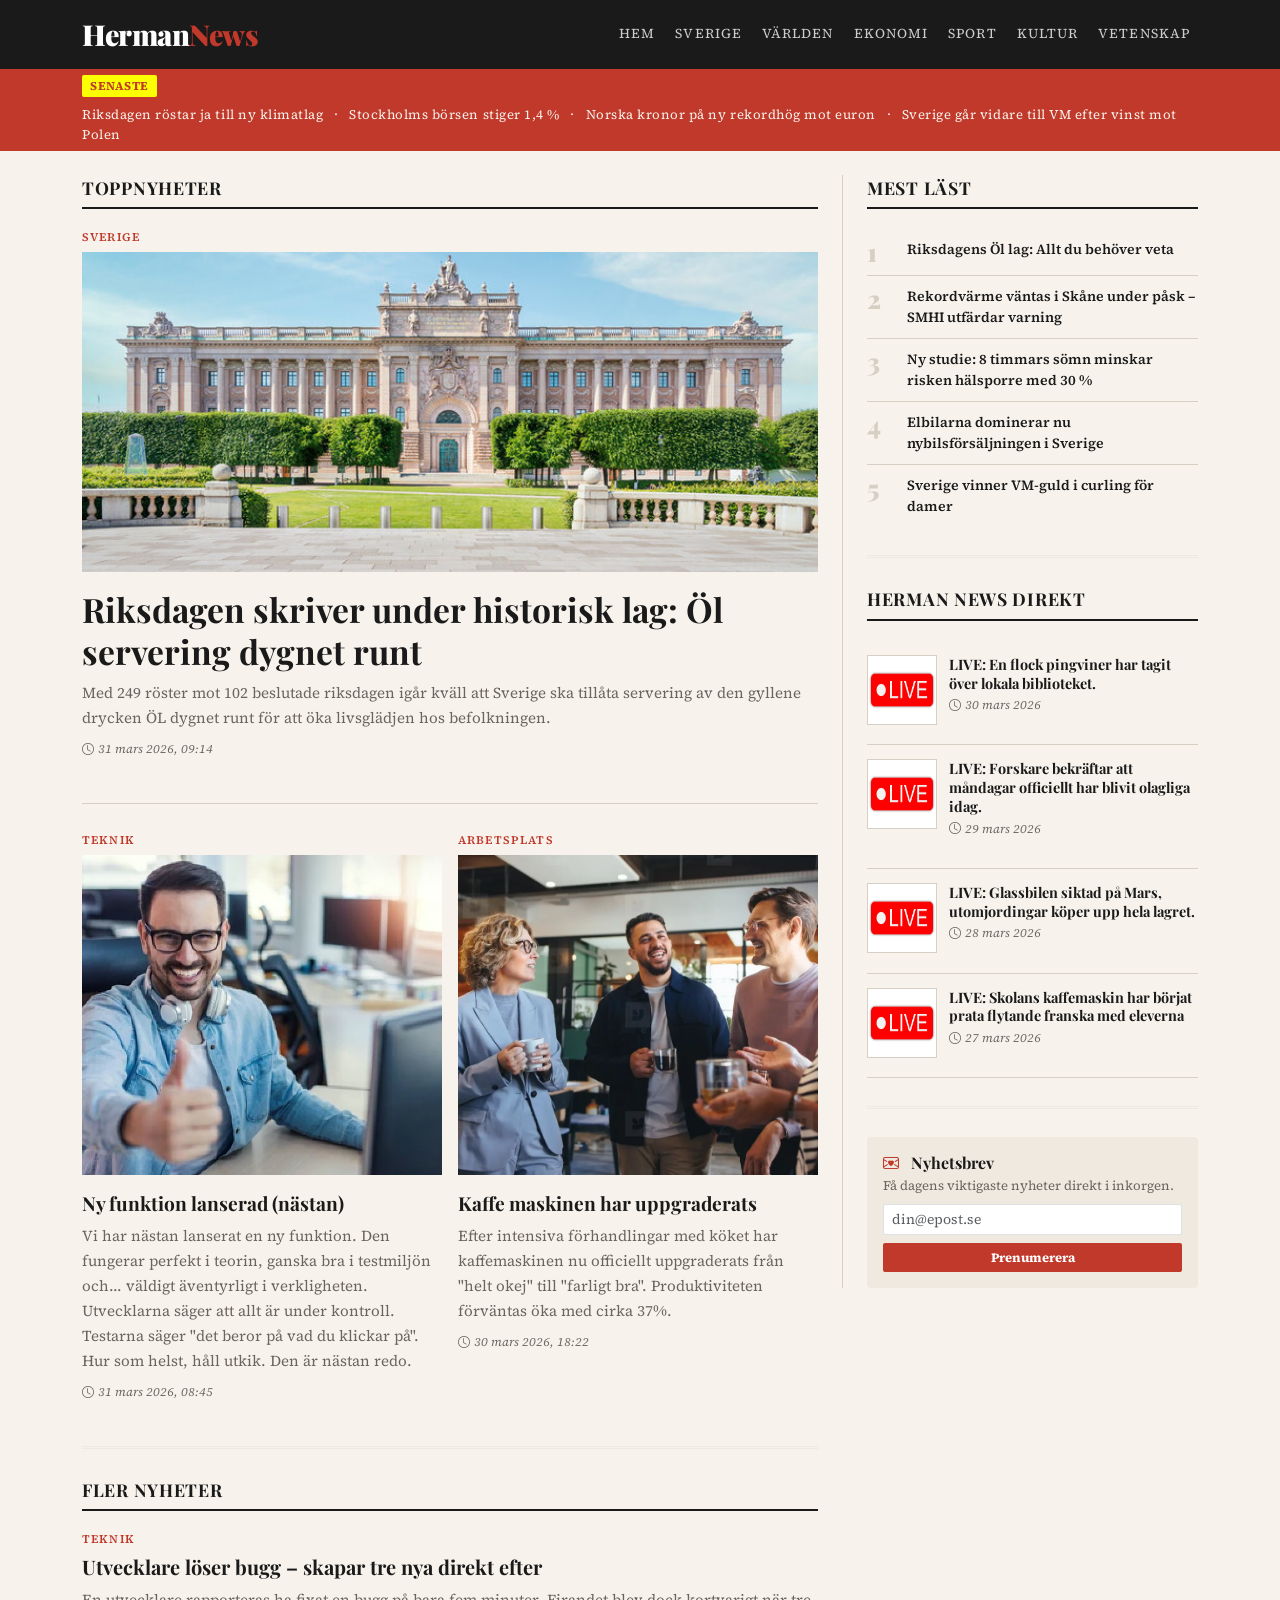
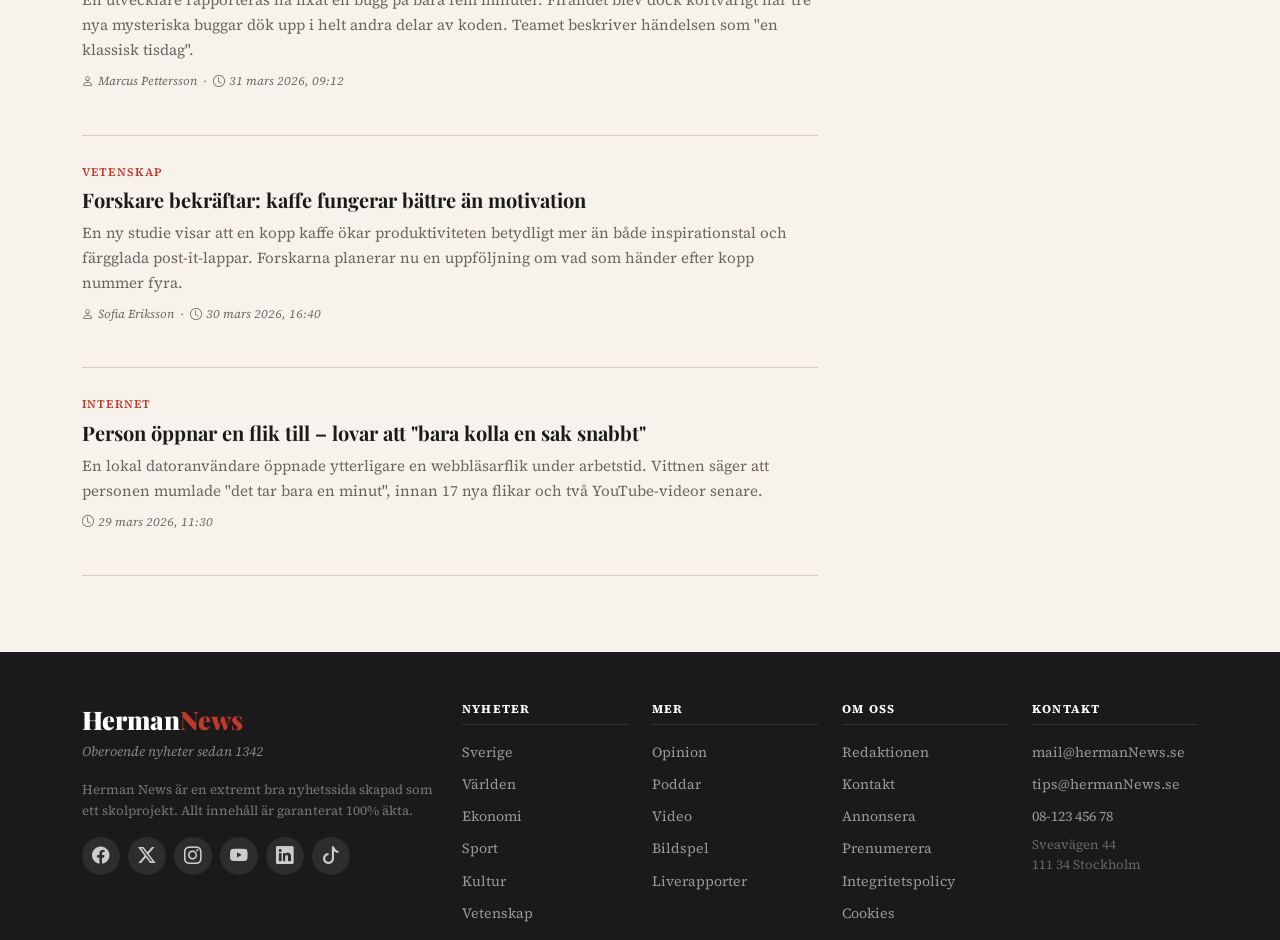
==== index.html @ 800ee01b "initial commit" ====
<!DOCTYPE html>
<html lang="sv">
<head>
  <meta charset="UTF-8" />
  <meta name="viewport" content="width=device-width, initial-scale=1.0" />
  <title>Herman News</title>
  <link
    href="https://cdn.jsdelivr.net/npm/bootstrap@5.3.3/dist/css/bootstrap.min.css"
    rel="stylesheet"
  />
  <link
    href="https://cdn.jsdelivr.net/npm/bootstrap-icons@1.11.3/font/bootstrap-icons.css"
    rel="stylesheet"
  />
  <link
    href="https://fonts.googleapis.com/css2?family=Playfair+Display:wght@700;900&family=Source+Serif+4:ital,wght@0,300;0,400;0,600;1,400&display=swap"
    rel="stylesheet"
  />
  <link rel="stylesheet" href="style.css" />
</head>
<body>

  <!--NAVBAR-->
  <nav class="navbar navbar-expand-lg navbar-herman-news py-2">
    <div class="container">
      <a class="navbar-brand navbar-brand-title" href="#">Herman<span>News</span></a>

      <!-- Hamburger Menu-->
      <button
        class="navbar-toggler border-0 text-white"
        type="button"
        data-bs-toggle="collapse"
        data-bs-target="#mainNav"
        aria-controls="mainNav"
        aria-expanded="false"
        aria-label="Öppna meny"
      >
        <i class="bi bi-list fs-2"></i>
      </button>

      <!-- Nav links -->
      <div class="collapse navbar-collapse justify-content-end" id="mainNav">
        <ul class="navbar-nav gap-1 mt-2 mt-lg-0">
          <li class="nav-item"><a class="nav-link nav-link-custom" href="#">Hem</a></li>
          <li class="nav-item"><a class="nav-link nav-link-custom" href="#">Sverige</a></li>
          <li class="nav-item"><a class="nav-link nav-link-custom" href="#">Världen</a></li>
          <li class="nav-item"><a class="nav-link nav-link-custom" href="#">Ekonomi</a></li>
          <li class="nav-item"><a class="nav-link nav-link-custom" href="#">Sport</a></li>
          <li class="nav-item"><a class="nav-link nav-link-custom" href="#">Kultur</a></li>
          <li class="nav-item"><a class="nav-link nav-link-custom" href="#">Vetenskap</a></li>
        </ul>
      </div>
    </div>
  </nav>

  <!-- ════════════════════════════════════
       BREAKING NEWS BANNER
  ════════════════════════════════════ -->
  <div class="breaking-banner">
    <div class="container d-flex align-items-center flex-wrap gap-2">
      <span class="breaking-label">SENASTE</span>
      <span class="breaking-text">
        Riksdagen röstar ja till ny klimatlag &nbsp;&nbsp;·&nbsp;&nbsp; 
        Stockholms börsen stiger 1,4 % &nbsp;&nbsp;·&nbsp;&nbsp; 
        Norska kronor på ny rekordhög mot euron &nbsp;&nbsp;·&nbsp;&nbsp; 
        Sverige går vidare till VM efter vinst mot Polen
      </span>
    </div>
  </div>

  <!-- ════════════════════════════════════
       MAIN CONTENT
  ════════════════════════════════════ -->
  <main class="container my-4">
    <div class="row g-4">

      <!-- ── LEFT: Main news area ── -->
      <div class="col-lg-8">
        <div class="section-heading">Toppnyheter</div>

        <!-- Hero article -->
        <article class="card-main card-hero">
          <p class="card-category">Sverige</p>
            <img 
                src="assets/riksdagshuset.jpg" 
                alt="Riksdagshuset i Stockholm" 
                class="hero-img w-100 mb-3"
                />
          <h2 class="card-title-main">
            <a href="#">Riksdagen skriver under historisk lag: Öl servering dygnet runt</a>
          </h2>
          <p class="card-excerpt">
            Med 249 röster mot 102 beslutade riksdagen igår kväll att Sverige ska tillåta servering av den gyllene drycken ÖL dygnet runt för att öka livsglädjen hos befolkningen.
          </p>
          <p class="card-meta">
            <i class="bi bi-clock me-1"></i>31 mars 2026, 09:14
          </p>
        </article>

        <!-- Two-column articles -->
        <div class="row g-3 mb-4">
          <div class="col-md-6">
            <article class="card-main card-secondary h-100 border-0 mb-0 pb-0">
              <p class="card-category">Teknik</p>
              <img 
                src="assets/happy-programmer.png" 
                alt="Glad programmerare" 
                class="hero-img w-100 mb-3"
              />
              <h3 class="card-title-secondary">
                <a href="#">Ny funktion lanserad (nästan)</a>
              </h3>
              <p class="card-excerpt card-excerpt-small">
                Vi har nästan lanserat en ny funktion. Den fungerar perfekt i teorin, ganska bra i testmiljön och… väldigt äventyrligt i verkligheten.
                Utvecklarna säger att allt är under kontroll. Testarna säger "det beror på vad du klickar på".
                Hur som helst, håll utkik. Den är nästan redo.
              </p>
              <p class="card-meta"><i class="bi bi-clock me-1"></i>31 mars 2026, 08:45</p>
            </article>
          </div>
          <div class="col-md-6">
            <article class="card-main card-secondary h-100 border-0 mb-0 pb-0">
              <p class="card-category">Arbetsplats</p>
              <img 
                src="assets/happy-people-coffe.webp" 
                alt="Glada kollegor vid kaffemaskinen" 
                class="hero-img w-100 mb-3"
              />
              <h3 class="card-title-secondary">
                <a href="#">Kaffe maskinen har uppgraderats</a>
              </h3>
              <p class="card-excerpt card-excerpt-small">
                Efter intensiva förhandlingar med köket har kaffemaskinen nu officiellt uppgraderats från "helt okej" till "farligt bra". Produktiviteten förväntas öka med cirka 37%.
              </p>
              <p class="card-meta"><i class="bi bi-clock me-1"></i>30 mars 2026, 18:22</p>
            </article>
          </div>
        </div>

        <hr class="divider-double" />

        <!-- Article list -->
        <div class="section-heading">Fler nyheter</div>

        <article class="card-main">
          <p class="card-category">Teknik</p>
          <h3 class="card-title-list">
            <a href="#">Utvecklare löser bugg – skapar tre nya direkt efter</a>
          </h3>
          <p class="card-excerpt">
            En utvecklare rapporteras ha fixat en bugg på bara fem minuter. Firandet blev dock kortvarigt när tre nya mysteriska buggar dök upp i helt andra delar av koden. Teamet beskriver händelsen som "en klassisk tisdag".
          </p>
          <p class="card-meta">
            <i class="bi bi-person me-1"></i>Marcus Pettersson &nbsp;·&nbsp;
            <i class="bi bi-clock me-1"></i>31 mars 2026, 09:12
          </p>
        </article>

        <article class="card-main">
          <p class="card-category">Vetenskap</p>
          <h3 class="card-title-list">
            <a href="#">Forskare bekräftar: kaffe fungerar bättre än motivation</a>
          </h3>
          <p class="card-excerpt">
            En ny studie visar att en kopp kaffe ökar produktiviteten betydligt mer än både inspirationstal och färgglada post-it-lappar. Forskarna planerar nu en uppföljning om vad som händer efter kopp nummer fyra.
          </p>
          <p class="card-meta">
            <i class="bi bi-person me-1"></i>Sofia Eriksson &nbsp;·&nbsp;
            <i class="bi bi-clock me-1"></i>30 mars 2026, 16:40
          </p>
        </article>

        <article class="card-main">
          <p class="card-category">Internet</p>
          <h3 class="card-title-list">
            <a href="#">Person öppnar en flik till – lovar att "bara kolla en sak snabbt"</a>
          </h3>
          <p class="card-excerpt">
            En lokal datoranvändare öppnade ytterligare en webbläsarflik under arbetstid. Vittnen säger att personen mumlade "det tar bara en minut", innan 17 nya flikar och två YouTube-videor senare.
          </p>
          <p class="card-meta">
            <i class="bi bi-clock me-1"></i>29 mars 2026, 11:30
          </p>
        </article>

      </div><!-- /col-lg-8 -->

      <!-- ── RIGHT: Sidebar ── -->
      <aside class="col-lg-4">
        <div class="sidebar">

          <!-- Most read -->
          <div class="section-heading">Mest läst</div>
          <ol class="popular-list mb-4">
            <li>
              <a href="#">Riksdagens Öl lag: Allt du behöver veta</a>
            </li>
            <li>
              <a href="#">Rekordvärme väntas i Skåne under påsk – SMHI utfärdar varning</a>
            </li>
            <li>
              <a href="#">Ny studie: 8 timmars sömn minskar risken hälsporre med 30 %</a>
            </li>
            <li>
              <a href="#">Elbilarna dominerar nu nybilsförsäljningen i Sverige</a>
            </li>
            <li>
              <a href="#">Sverige vinner VM-guld i curling för damer</a>
            </li>
          </ol>

          <hr class="divider-double" />

          <!-- Sidebar articles with thumbnails -->
          <div class="section-heading">Herman News direkt</div>

          <div class="sidebar-article">
            <div class="sidebar-article-img">
              <img src="assets/live.png" alt="Live" class="sidebar-thumb">
            </div>
            <div>
              <p class="sidebar-article-title">
                <a href="#">LIVE: En flock pingviner har tagit över lokala biblioteket.</a>
              </p>
              <p class="card-meta"><i class="bi bi-clock me-1"></i>30 mars 2026</p>
            </div>
          </div>

          <div class="sidebar-article">
            <div class="sidebar-article-img">
              <img src="assets/live.png" alt="Live" class="sidebar-thumb">
            </div>
            <div>
              <p class="sidebar-article-title">
                <a href="#">LIVE: Forskare bekräftar att måndagar officiellt har blivit olagliga idag.</a>
              </p>
              <p class="card-meta"><i class="bi bi-clock me-1"></i>29 mars 2026</p>
            </div>
          </div>

          <div class="sidebar-article">
            <div class="sidebar-article-img">
              <img src="assets/live.png" alt="Live" class="sidebar-thumb">
            </div>
            <div>
              <p class="sidebar-article-title">
                <a href="#">LIVE: Glassbilen siktad på Mars, utomjordingar köper upp hela lagret.</a>
              </p>
              <p class="card-meta"><i class="bi bi-clock me-1"></i>28 mars 2026</p>
            </div>
          </div>

          <div class="sidebar-article">
            <div class="sidebar-article-img">
              <img src="assets/live.png" alt="Live" class="sidebar-thumb">
            </div>
            <div>
              <p class="sidebar-article-title">
                <a href="#">LIVE: Skolans kaffemaskin har börjat prata flytande franska med eleverna</a>
              </p>
              <p class="card-meta"><i class="bi bi-clock me-1"></i>27 mars 2026</p>
            </div>
          </div>

          <hr class="divider-double" />

          <!-- Newsletter signup -->
          <div class="newsletter-card">
            <div class="card-body p-3">
              <h6 class="newsletter-heading">
                <i class="bi bi-envelope-heart me-2"></i>
                Nyhetsbrev
              </h6>
              <p class="newsletter-desc">
                Få dagens viktigaste nyheter direkt i inkorgen.
              </p>
              <input
                type="email"
                class="form-control form-control-sm mb-2 newsletter-input"
                placeholder="din@epost.se"
              />
              <button type="button" class="btn btn-sm w-100 newsletter-btn">
                Prenumerera
              </button>
            </div>
          </div>

        </div><!-- /sidebar -->
      </aside><!-- /col-lg-4 -->

    </div><!-- /row -->
  </main>

  <!-- ════════════════════════════════════
       FOOTER
  ════════════════════════════════════ -->
  <footer class="pt-5 pb-2">
    <div class="container">
      <div class="row g-4">

        <!-- Brand + social -->
        <div class="col-md-4">
          <div class="footer-brand">Herman<span>News</span></div>
          <p class="footer-tagline">Oberoende nyheter sedan 1342</p>
          <p class="footer-about">
            Herman News är en extremt bra nyhetssida skapad som ett skolprojekt. Allt innehåll är garanterat 100% äkta.
          </p>
          <!-- Social icons -->
          <div class="d-flex gap-2 mt-3">
            <a href="#" class="social-icon" aria-label="Facebook"><i class="bi bi-facebook"></i></a>
            <a href="#" class="social-icon" aria-label="X / Twitter"><i class="bi bi-twitter-x"></i></a>
            <a href="#" class="social-icon" aria-label="Instagram"><i class="bi bi-instagram"></i></a>
            <a href="#" class="social-icon" aria-label="YouTube"><i class="bi bi-youtube"></i></a>
            <a href="#" class="social-icon" aria-label="LinkedIn"><i class="bi bi-linkedin"></i></a>
            <a href="#" class="social-icon" aria-label="TikTok"><i class="bi bi-tiktok"></i></a>
          </div>
        </div>

        <!-- Sections -->
        <div class="col-6 col-md-2">
          <p class="footer-heading">Nyheter</p>
          <ul class="footer-links">
            <li><a href="#">Sverige</a></li>
            <li><a href="#">Världen</a></li>
            <li><a href="#">Ekonomi</a></li>
            <li><a href="#">Sport</a></li>
            <li><a href="#">Kultur</a></li>
            <li><a href="#">Vetenskap</a></li>
          </ul>
        </div>

        <!-- More sections -->
        <div class="col-6 col-md-2">
          <p class="footer-heading">Mer</p>
          <ul class="footer-links">
            <li><a href="#">Opinion</a></li>
            <li><a href="#">Poddar</a></li>
            <li><a href="#">Video</a></li>
            <li><a href="#">Bildspel</a></li>
            <li><a href="#">Liverapporter</a></li>
          </ul>
        </div>

        <!-- About -->
        <div class="col-6 col-md-2">
          <p class="footer-heading">Om oss</p>
          <ul class="footer-links">
            <li><a href="#">Redaktionen</a></li>
            <li><a href="#">Kontakt</a></li>
            <li><a href="#">Annonsera</a></li>
            <li><a href="#">Prenumerera</a></li>
            <li><a href="#">Integritetspolicy</a></li>
            <li><a href="#">Cookies</a></li>
          </ul>
        </div>

        <!-- Contact -->
        <div class="col-6 col-md-2">
          <p class="footer-heading">Kontakt</p>
          <ul class="footer-links">
            <li><a href="#">mail@hermanNews.se</a></li>
            <li><a href="#">tips@hermanNews.se</a></li>
            <li><a href="#">08-123 456 78</a></li>
            <li class="footer-address">
              Sveavägen 44<br>111 34 Stockholm
            </li>
          </ul>
        </div>

      </div>
    </div>
  </footer>

  <!-- Bootstrap JS bundle -->
  <script src="https://cdn.jsdelivr.net/npm/bootstrap@5.3.3/dist/js/bootstrap.bundle.min.js"></script>
</body>
</html>
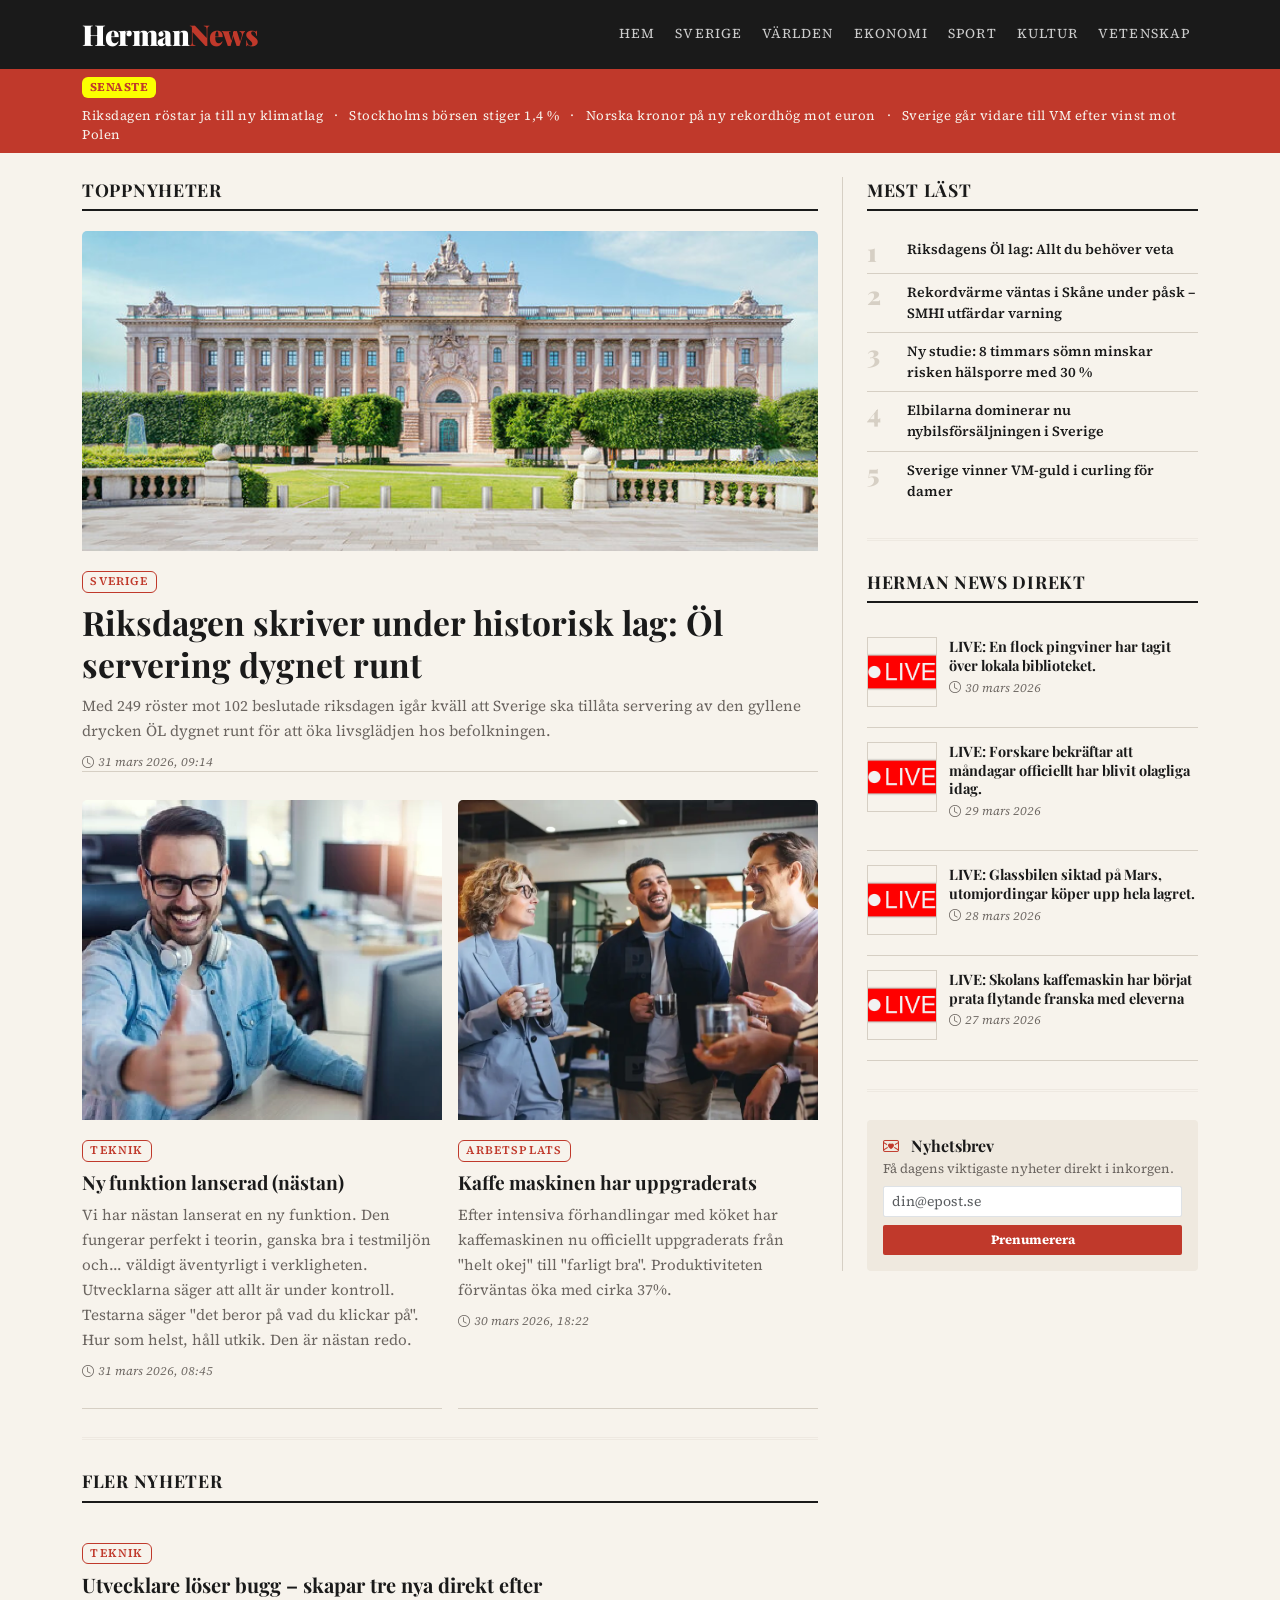
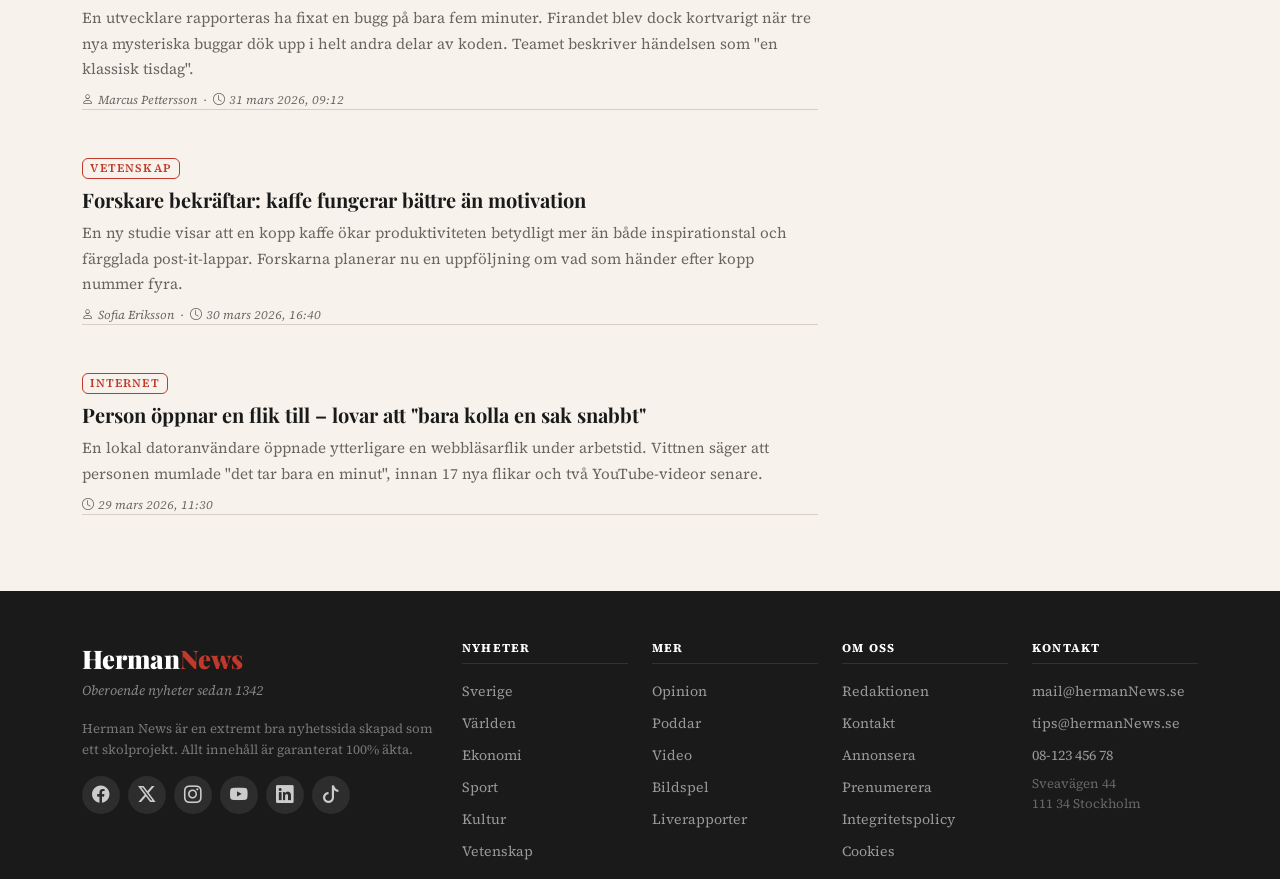
==== commit b46700d2: "Add more bootstrap intead of CSS" ====
--- a/index.html
+++ b/index.html
@@ -56,13 +56,13 @@
   <!-- ════════════════════════════════════
        BREAKING NEWS BANNER
   ════════════════════════════════════ -->
-  <div class="breaking-banner">
+  <div class="alert alert-danger breaking-banner rounded-0 mb-0 py-2">
     <div class="container d-flex align-items-center flex-wrap gap-2">
-      <span class="breaking-label">SENASTE</span>
+      <span class="badge breaking-label">SENASTE</span>
       <span class="breaking-text">
-        Riksdagen röstar ja till ny klimatlag &nbsp;&nbsp;·&nbsp;&nbsp; 
-        Stockholms börsen stiger 1,4 % &nbsp;&nbsp;·&nbsp;&nbsp; 
-        Norska kronor på ny rekordhög mot euron &nbsp;&nbsp;·&nbsp;&nbsp; 
+        Riksdagen röstar ja till ny klimatlag &nbsp;&nbsp;·&nbsp;&nbsp;
+        Stockholms börsen stiger 1,4 % &nbsp;&nbsp;·&nbsp;&nbsp;
+        Norska kronor på ny rekordhög mot euron &nbsp;&nbsp;·&nbsp;&nbsp;
         Sverige går vidare till VM efter vinst mot Polen
       </span>
     </div>
@@ -79,108 +79,120 @@
         <div class="section-heading">Toppnyheter</div>
 
         <!-- Hero article -->
-        <article class="card-main card-hero">
-          <p class="card-category">Sverige</p>
-            <img 
-                src="assets/riksdagshuset.jpg" 
-                alt="Riksdagshuset i Stockholm" 
-                class="hero-img w-100 mb-3"
-                />
-          <h2 class="card-title-main">
-            <a href="#">Riksdagen skriver under historisk lag: Öl servering dygnet runt</a>
-          </h2>
-          <p class="card-excerpt">
-            Med 249 röster mot 102 beslutade riksdagen igår kväll att Sverige ska tillåta servering av den gyllene drycken ÖL dygnet runt för att öka livsglädjen hos befolkningen.
-          </p>
-          <p class="card-meta">
-            <i class="bi bi-clock me-1"></i>31 mars 2026, 09:14
-          </p>
+        <article class="card card-main card-hero border-0 rounded-0 bg-transparent">
+          <img
+            src="assets/riksdagshuset.jpg"
+            alt="Riksdagshuset i Stockholm"
+            class="card-img-top hero-img"
+          />
+          <div class="card-body px-0 pb-0">
+            <span class="badge card-category mb-2">Sverige</span>
+            <h2 class="card-title card-title-main">
+              <a href="#">Riksdagen skriver under historisk lag: Öl servering dygnet runt</a>
+            </h2>
+            <p class="card-text card-excerpt">
+              Med 249 röster mot 102 beslutade riksdagen igår kväll att Sverige ska tillåta servering av den gyllene drycken ÖL dygnet runt för att öka livsglädjen hos befolkningen.
+            </p>
+            <p class="card-text card-meta">
+              <i class="bi bi-clock me-1"></i>31 mars 2026, 09:14
+            </p>
+          </div>
         </article>
 
         <!-- Two-column articles -->
         <div class="row g-3 mb-4">
           <div class="col-md-6">
-            <article class="card-main card-secondary h-100 border-0 mb-0 pb-0">
-              <p class="card-category">Teknik</p>
-              <img 
-                src="assets/happy-programmer.png" 
-                alt="Glad programmerare" 
-                class="hero-img w-100 mb-3"
+            <article class="card card-main card-secondary h-100 border-0 rounded-0 bg-transparent">
+              <img
+                src="assets/happy-programmer.png"
+                alt="Glad programmerare"
+                class="card-img-top hero-img"
               />
-              <h3 class="card-title-secondary">
-                <a href="#">Ny funktion lanserad (nästan)</a>
-              </h3>
-              <p class="card-excerpt card-excerpt-small">
-                Vi har nästan lanserat en ny funktion. Den fungerar perfekt i teorin, ganska bra i testmiljön och… väldigt äventyrligt i verkligheten.
-                Utvecklarna säger att allt är under kontroll. Testarna säger "det beror på vad du klickar på".
-                Hur som helst, håll utkik. Den är nästan redo.
-              </p>
-              <p class="card-meta"><i class="bi bi-clock me-1"></i>31 mars 2026, 08:45</p>
+              <div class="card-body px-0 pb-0">
+                <span class="badge card-category mb-2">Teknik</span>
+                <h3 class="card-title card-title-secondary">
+                  <a href="#">Ny funktion lanserad (nästan)</a>
+                </h3>
+                <p class="card-text card-excerpt card-excerpt-small">
+                  Vi har nästan lanserat en ny funktion. Den fungerar perfekt i teorin, ganska bra i testmiljön och… väldigt äventyrligt i verkligheten.
+                  Utvecklarna säger att allt är under kontroll. Testarna säger "det beror på vad du klickar på".
+                  Hur som helst, håll utkik. Den är nästan redo.
+                </p>
+                <p class="card-text card-meta"><i class="bi bi-clock me-1"></i>31 mars 2026, 08:45</p>
+              </div>
             </article>
           </div>
           <div class="col-md-6">
-            <article class="card-main card-secondary h-100 border-0 mb-0 pb-0">
-              <p class="card-category">Arbetsplats</p>
-              <img 
-                src="assets/happy-people-coffe.webp" 
-                alt="Glada kollegor vid kaffemaskinen" 
-                class="hero-img w-100 mb-3"
+            <article class="card card-main card-secondary h-100 border-0 rounded-0 bg-transparent">
+              <img
+                src="assets/happy-people-coffe.webp"
+                alt="Glada kollegor vid kaffemaskinen"
+                class="card-img-top hero-img"
               />
-              <h3 class="card-title-secondary">
-                <a href="#">Kaffe maskinen har uppgraderats</a>
-              </h3>
-              <p class="card-excerpt card-excerpt-small">
-                Efter intensiva förhandlingar med köket har kaffemaskinen nu officiellt uppgraderats från "helt okej" till "farligt bra". Produktiviteten förväntas öka med cirka 37%.
-              </p>
-              <p class="card-meta"><i class="bi bi-clock me-1"></i>30 mars 2026, 18:22</p>
+              <div class="card-body px-0 pb-0">
+                <span class="badge card-category mb-2">Arbetsplats</span>
+                <h3 class="card-title card-title-secondary">
+                  <a href="#">Kaffe maskinen har uppgraderats</a>
+                </h3>
+                <p class="card-text card-excerpt card-excerpt-small">
+                  Efter intensiva förhandlingar med köket har kaffemaskinen nu officiellt uppgraderats från "helt okej" till "farligt bra". Produktiviteten förväntas öka med cirka 37%.
+                </p>
+                <p class="card-text card-meta"><i class="bi bi-clock me-1"></i>30 mars 2026, 18:22</p>
+              </div>
             </article>
           </div>
         </div>
 
         <hr class="divider-double" />
 
-        <!-- Article list -->
+        <!-- Article list  -->
         <div class="section-heading">Fler nyheter</div>
 
-        <article class="card-main">
-          <p class="card-category">Teknik</p>
-          <h3 class="card-title-list">
-            <a href="#">Utvecklare löser bugg – skapar tre nya direkt efter</a>
-          </h3>
-          <p class="card-excerpt">
-            En utvecklare rapporteras ha fixat en bugg på bara fem minuter. Firandet blev dock kortvarigt när tre nya mysteriska buggar dök upp i helt andra delar av koden. Teamet beskriver händelsen som "en klassisk tisdag".
-          </p>
-          <p class="card-meta">
-            <i class="bi bi-person me-1"></i>Marcus Pettersson &nbsp;·&nbsp;
-            <i class="bi bi-clock me-1"></i>31 mars 2026, 09:12
-          </p>
+        <article class="card card-main border-0 rounded-0 bg-transparent">
+          <div class="card-body px-0 pb-0">
+            <span class="badge card-category mb-2">Teknik</span>
+            <h3 class="card-title card-title-list">
+              <a href="#">Utvecklare löser bugg – skapar tre nya direkt efter</a>
+            </h3>
+            <p class="card-text card-excerpt">
+              En utvecklare rapporteras ha fixat en bugg på bara fem minuter. Firandet blev dock kortvarigt när tre nya mysteriska buggar dök upp i helt andra delar av koden. Teamet beskriver händelsen som "en klassisk tisdag".
+            </p>
+            <p class="card-text card-meta">
+              <i class="bi bi-person me-1"></i>Marcus Pettersson &nbsp;·&nbsp;
+              <i class="bi bi-clock me-1"></i>31 mars 2026, 09:12
+            </p>
+          </div>
         </article>
 
-        <article class="card-main">
-          <p class="card-category">Vetenskap</p>
-          <h3 class="card-title-list">
-            <a href="#">Forskare bekräftar: kaffe fungerar bättre än motivation</a>
-          </h3>
-          <p class="card-excerpt">
-            En ny studie visar att en kopp kaffe ökar produktiviteten betydligt mer än både inspirationstal och färgglada post-it-lappar. Forskarna planerar nu en uppföljning om vad som händer efter kopp nummer fyra.
-          </p>
-          <p class="card-meta">
-            <i class="bi bi-person me-1"></i>Sofia Eriksson &nbsp;·&nbsp;
-            <i class="bi bi-clock me-1"></i>30 mars 2026, 16:40
-          </p>
+        <article class="card card-main border-0 rounded-0 bg-transparent">
+          <div class="card-body px-0 pb-0">
+            <span class="badge card-category mb-2">Vetenskap</span>
+            <h3 class="card-title card-title-list">
+              <a href="#">Forskare bekräftar: kaffe fungerar bättre än motivation</a>
+            </h3>
+            <p class="card-text card-excerpt">
+              En ny studie visar att en kopp kaffe ökar produktiviteten betydligt mer än både inspirationstal och färgglada post-it-lappar. Forskarna planerar nu en uppföljning om vad som händer efter kopp nummer fyra.
+            </p>
+            <p class="card-text card-meta">
+              <i class="bi bi-person me-1"></i>Sofia Eriksson &nbsp;·&nbsp;
+              <i class="bi bi-clock me-1"></i>30 mars 2026, 16:40
+            </p>
+          </div>
         </article>
 
-        <article class="card-main">
-          <p class="card-category">Internet</p>
-          <h3 class="card-title-list">
-            <a href="#">Person öppnar en flik till – lovar att "bara kolla en sak snabbt"</a>
-          </h3>
-          <p class="card-excerpt">
-            En lokal datoranvändare öppnade ytterligare en webbläsarflik under arbetstid. Vittnen säger att personen mumlade "det tar bara en minut", innan 17 nya flikar och två YouTube-videor senare.
-          </p>
-          <p class="card-meta">
-            <i class="bi bi-clock me-1"></i>29 mars 2026, 11:30
-          </p>
+        <article class="card card-main border-0 rounded-0 bg-transparent">
+          <div class="card-body px-0 pb-0">
+            <span class="badge card-category mb-2">Internet</span>
+            <h3 class="card-title card-title-list">
+              <a href="#">Person öppnar en flik till – lovar att "bara kolla en sak snabbt"</a>
+            </h3>
+            <p class="card-text card-excerpt">
+              En lokal datoranvändare öppnade ytterligare en webbläsarflik under arbetstid. Vittnen säger att personen mumlade "det tar bara en minut", innan 17 nya flikar och två YouTube-videor senare.
+            </p>
+            <p class="card-text card-meta">
+              <i class="bi bi-clock me-1"></i>29 mars 2026, 11:30
+            </p>
+          </div>
         </article>
 
       </div><!-- /col-lg-8 -->
@@ -191,20 +203,20 @@
 
           <!-- Most read -->
           <div class="section-heading">Mest läst</div>
-          <ol class="popular-list mb-4">
-            <li>
+          <ol class="list-group list-group-flush popular-list mb-4">
+            <li class="list-group-item popular-list-item">
               <a href="#">Riksdagens Öl lag: Allt du behöver veta</a>
             </li>
-            <li>
+            <li class="list-group-item popular-list-item">
               <a href="#">Rekordvärme väntas i Skåne under påsk – SMHI utfärdar varning</a>
             </li>
-            <li>
+            <li class="list-group-item popular-list-item">
               <a href="#">Ny studie: 8 timmars sömn minskar risken hälsporre med 30 %</a>
             </li>
-            <li>
+            <li class="list-group-item popular-list-item">
               <a href="#">Elbilarna dominerar nu nybilsförsäljningen i Sverige</a>
             </li>
-            <li>
+            <li class="list-group-item popular-list-item">
               <a href="#">Sverige vinner VM-guld i curling för damer</a>
             </li>
           </ol>
@@ -305,7 +317,6 @@
           <p class="footer-about">
             Herman News är en extremt bra nyhetssida skapad som ett skolprojekt. Allt innehåll är garanterat 100% äkta.
           </p>
-          <!-- Social icons -->
           <div class="d-flex gap-2 mt-3">
             <a href="#" class="social-icon" aria-label="Facebook"><i class="bi bi-facebook"></i></a>
             <a href="#" class="social-icon" aria-label="X / Twitter"><i class="bi bi-twitter-x"></i></a>
@@ -371,7 +382,6 @@
     </div>
   </footer>
 
-  <!-- Bootstrap JS bundle -->
   <script src="https://cdn.jsdelivr.net/npm/bootstrap@5.3.3/dist/js/bootstrap.bundle.min.js"></script>
 </body>
 </html>
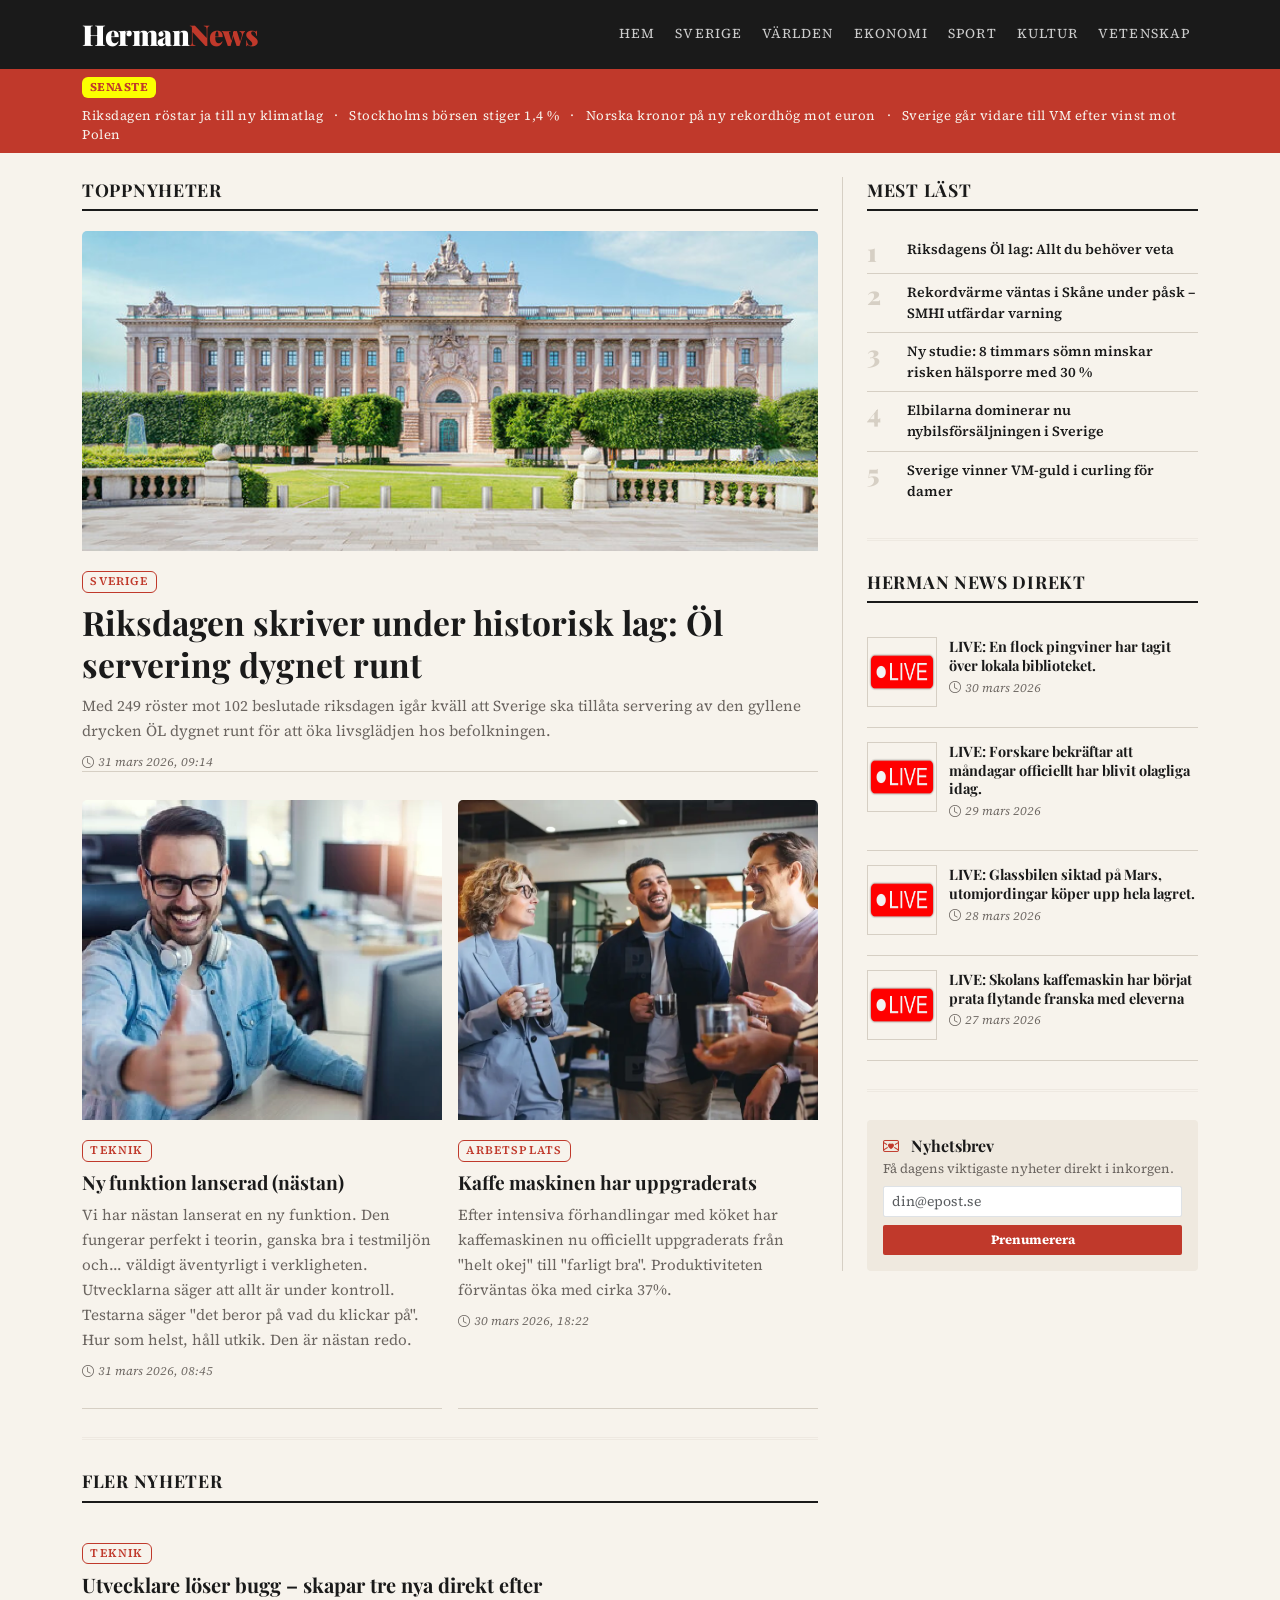
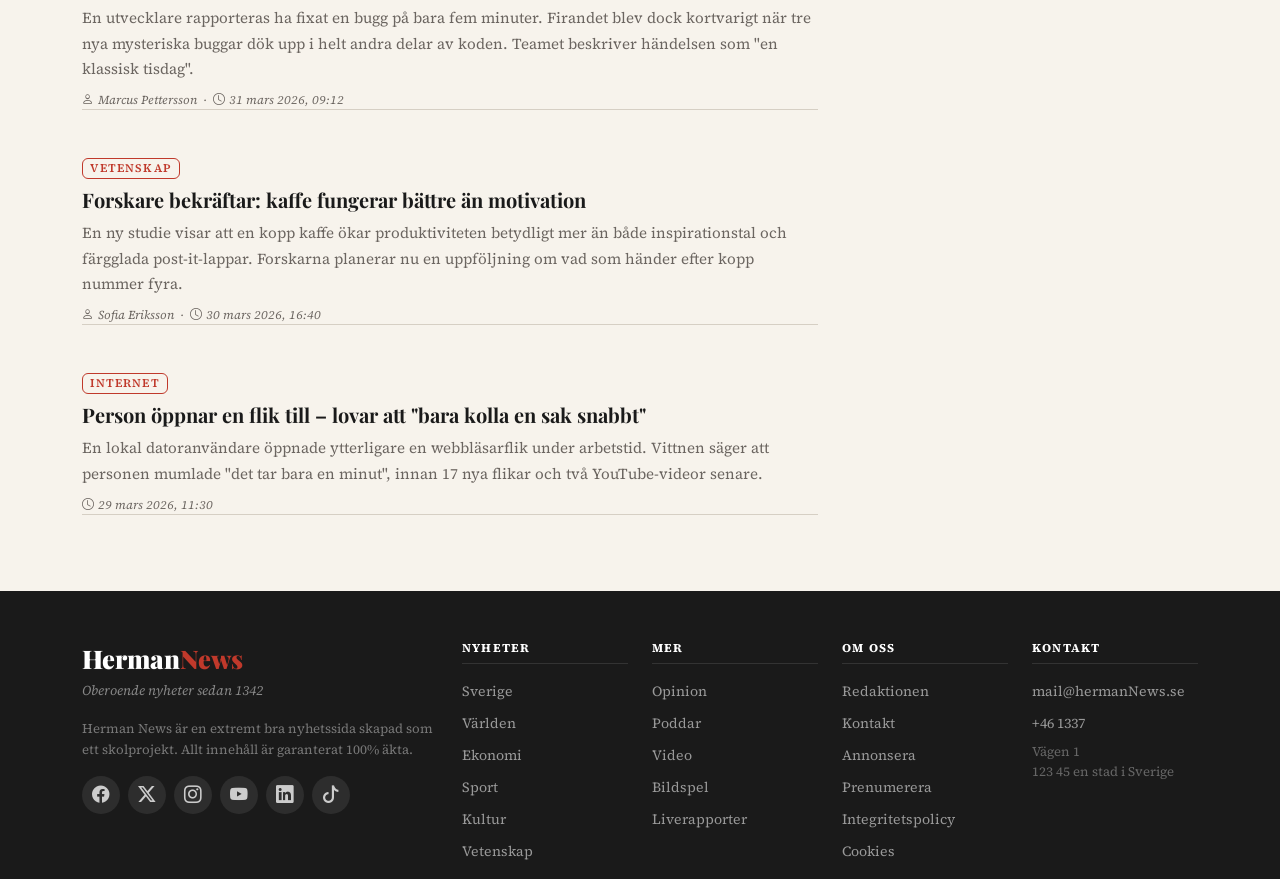
==== commit 6131544d: "Minor changes" ====
--- a/index.html
+++ b/index.html
@@ -195,9 +195,9 @@
           </div>
         </article>
 
-      </div><!-- /col-lg-8 -->
-
-      <!-- ── RIGHT: Sidebar ── -->
+      </div>
+
+      <!--  RIGHT: Sidebar  -->
       <aside class="col-lg-4">
         <div class="sidebar">
 
@@ -297,10 +297,10 @@
             </div>
           </div>
 
-        </div><!-- /sidebar -->
-      </aside><!-- /col-lg-4 -->
-
-    </div><!-- /row -->
+        </div>
+      </aside>
+
+    </div>
   </main>
 
   <!-- ════════════════════════════════════
@@ -310,7 +310,7 @@
     <div class="container">
       <div class="row g-4">
 
-        <!-- Brand + social -->
+        <!-- Brand + social media icons / links -->
         <div class="col-md-4">
           <div class="footer-brand">Herman<span>News</span></div>
           <p class="footer-tagline">Oberoende nyheter sedan 1342</p>
@@ -370,10 +370,9 @@
           <p class="footer-heading">Kontakt</p>
           <ul class="footer-links">
             <li><a href="#">mail@hermanNews.se</a></li>
-            <li><a href="#">tips@hermanNews.se</a></li>
-            <li><a href="#">08-123 456 78</a></li>
+            <li><a href="#">+46 1337</a></li>
             <li class="footer-address">
-              Sveavägen 44<br>111 34 Stockholm
+              Vägen 1<br>123 45 en stad i Sverige
             </li>
           </ul>
         </div>
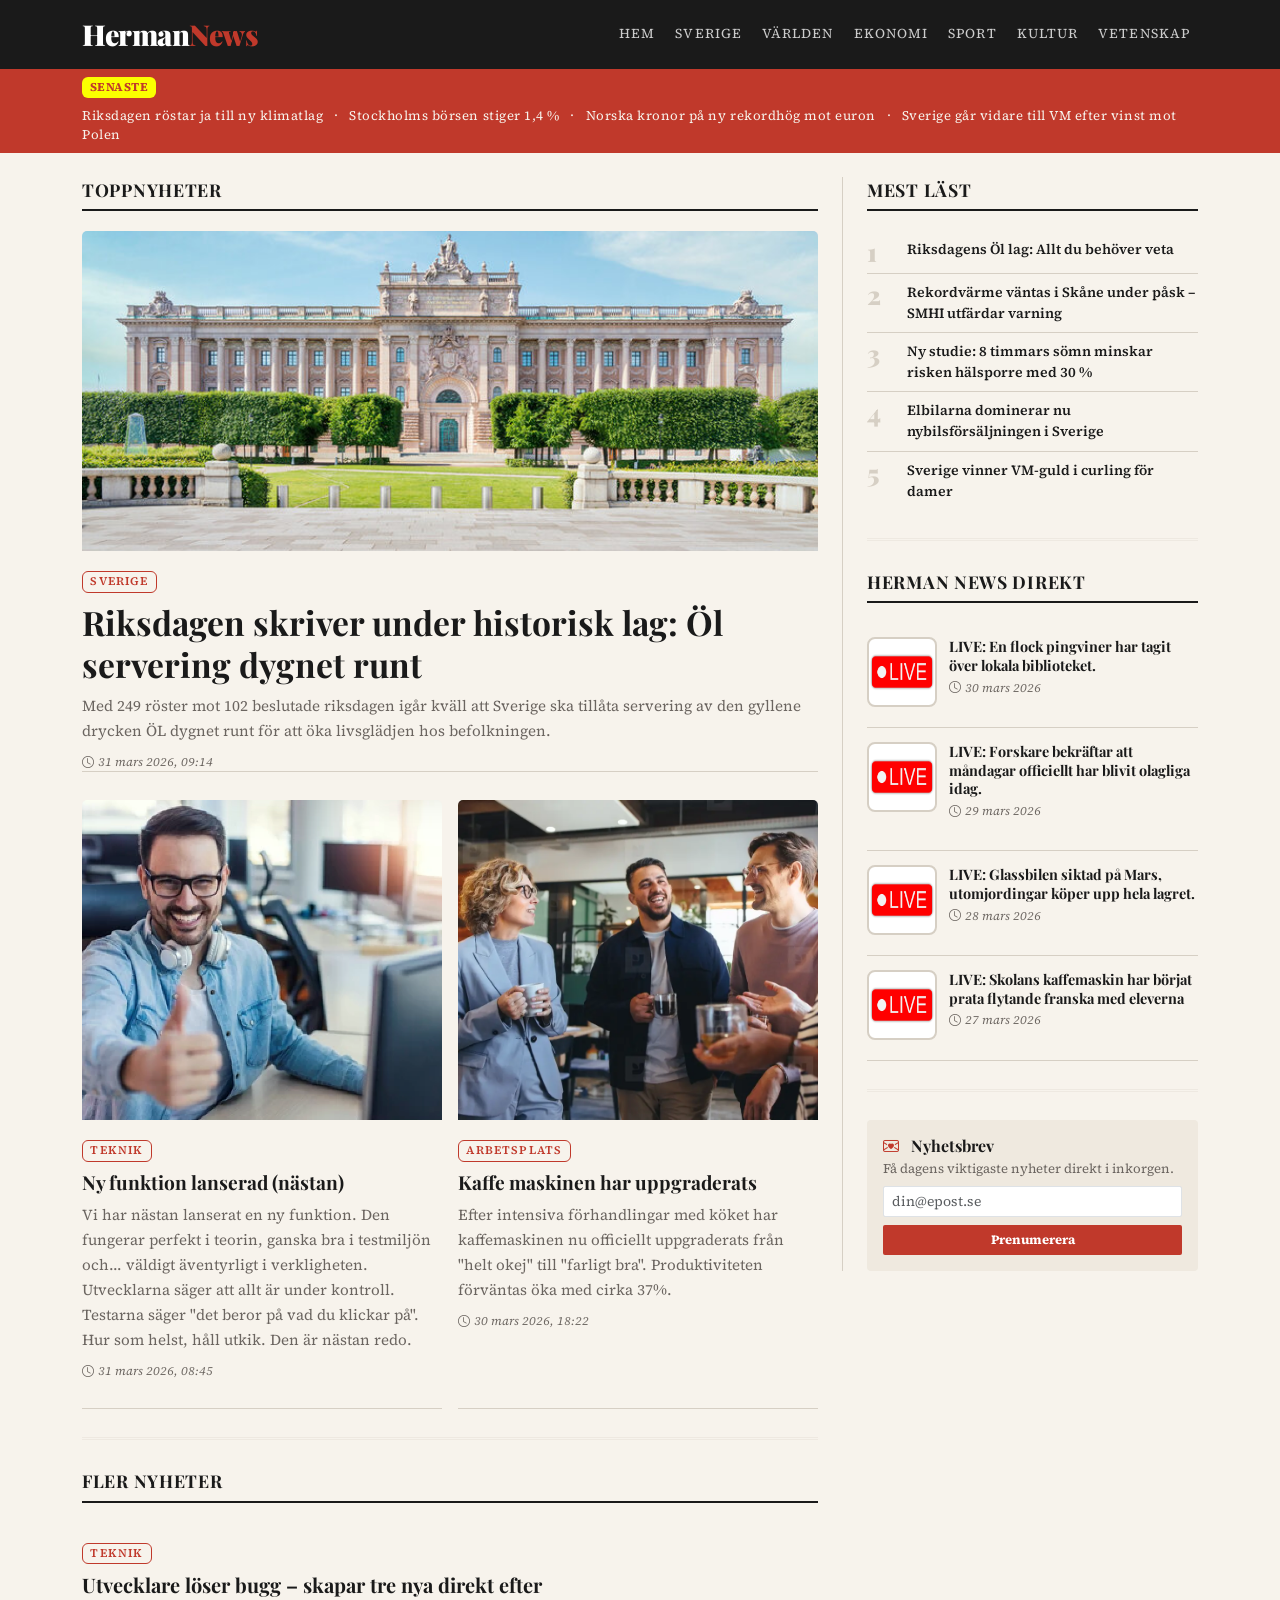
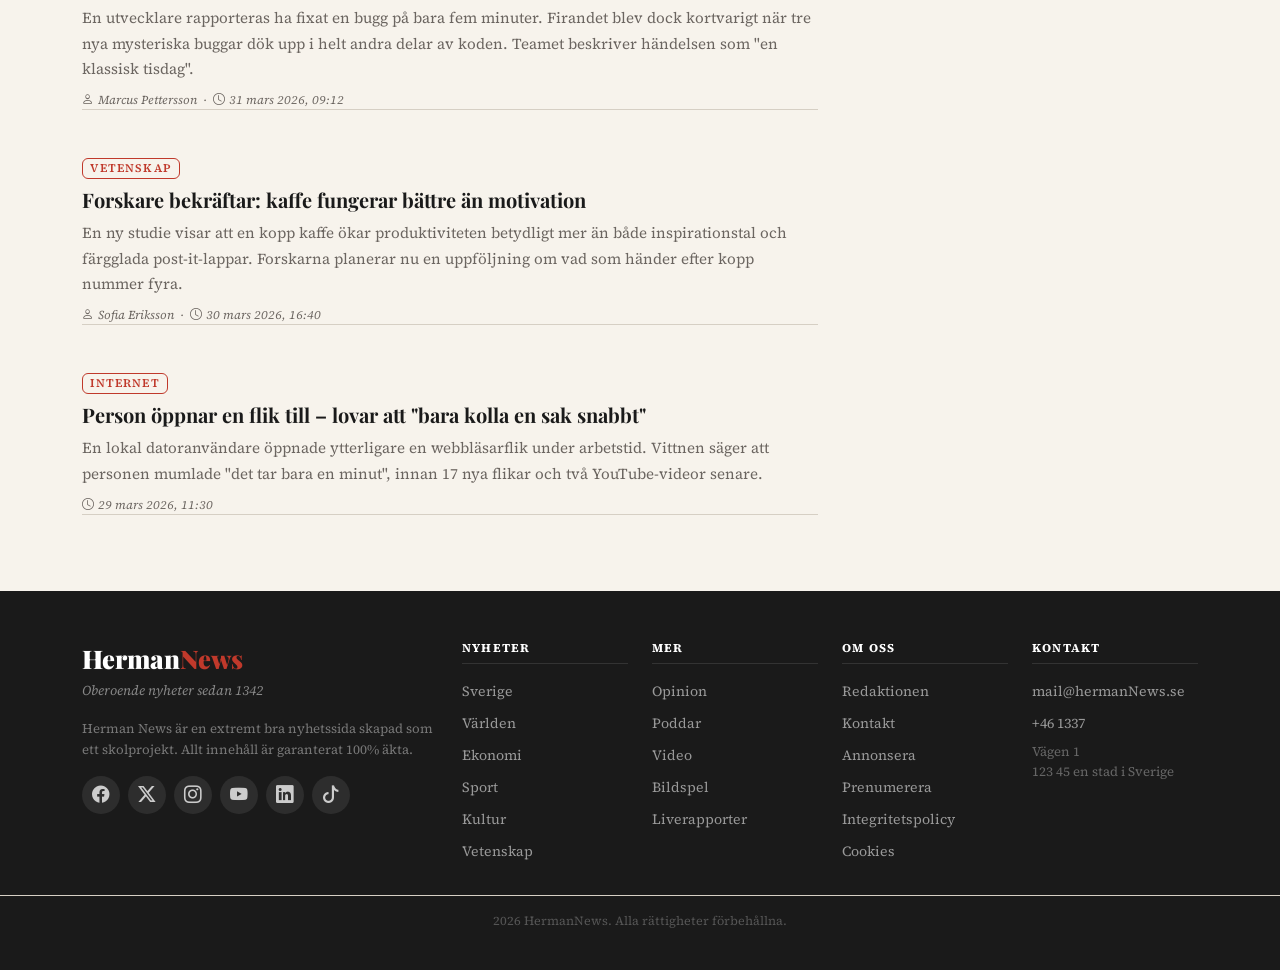
==== commit a7f24cf7: "add copyright footer" ====
--- a/index.html
+++ b/index.html
@@ -379,6 +379,11 @@
 
       </div>
     </div>
+
+    <!-- Copyright -->
+     <div class="footer-bottom text-center  py-3 mt-4">
+        <p>2026 HermanNews. Alla rättigheter förbehållna.</p>
+     </div>
   </footer>
 
   <script src="https://cdn.jsdelivr.net/npm/bootstrap@5.3.3/dist/js/bootstrap.bundle.min.js"></script>
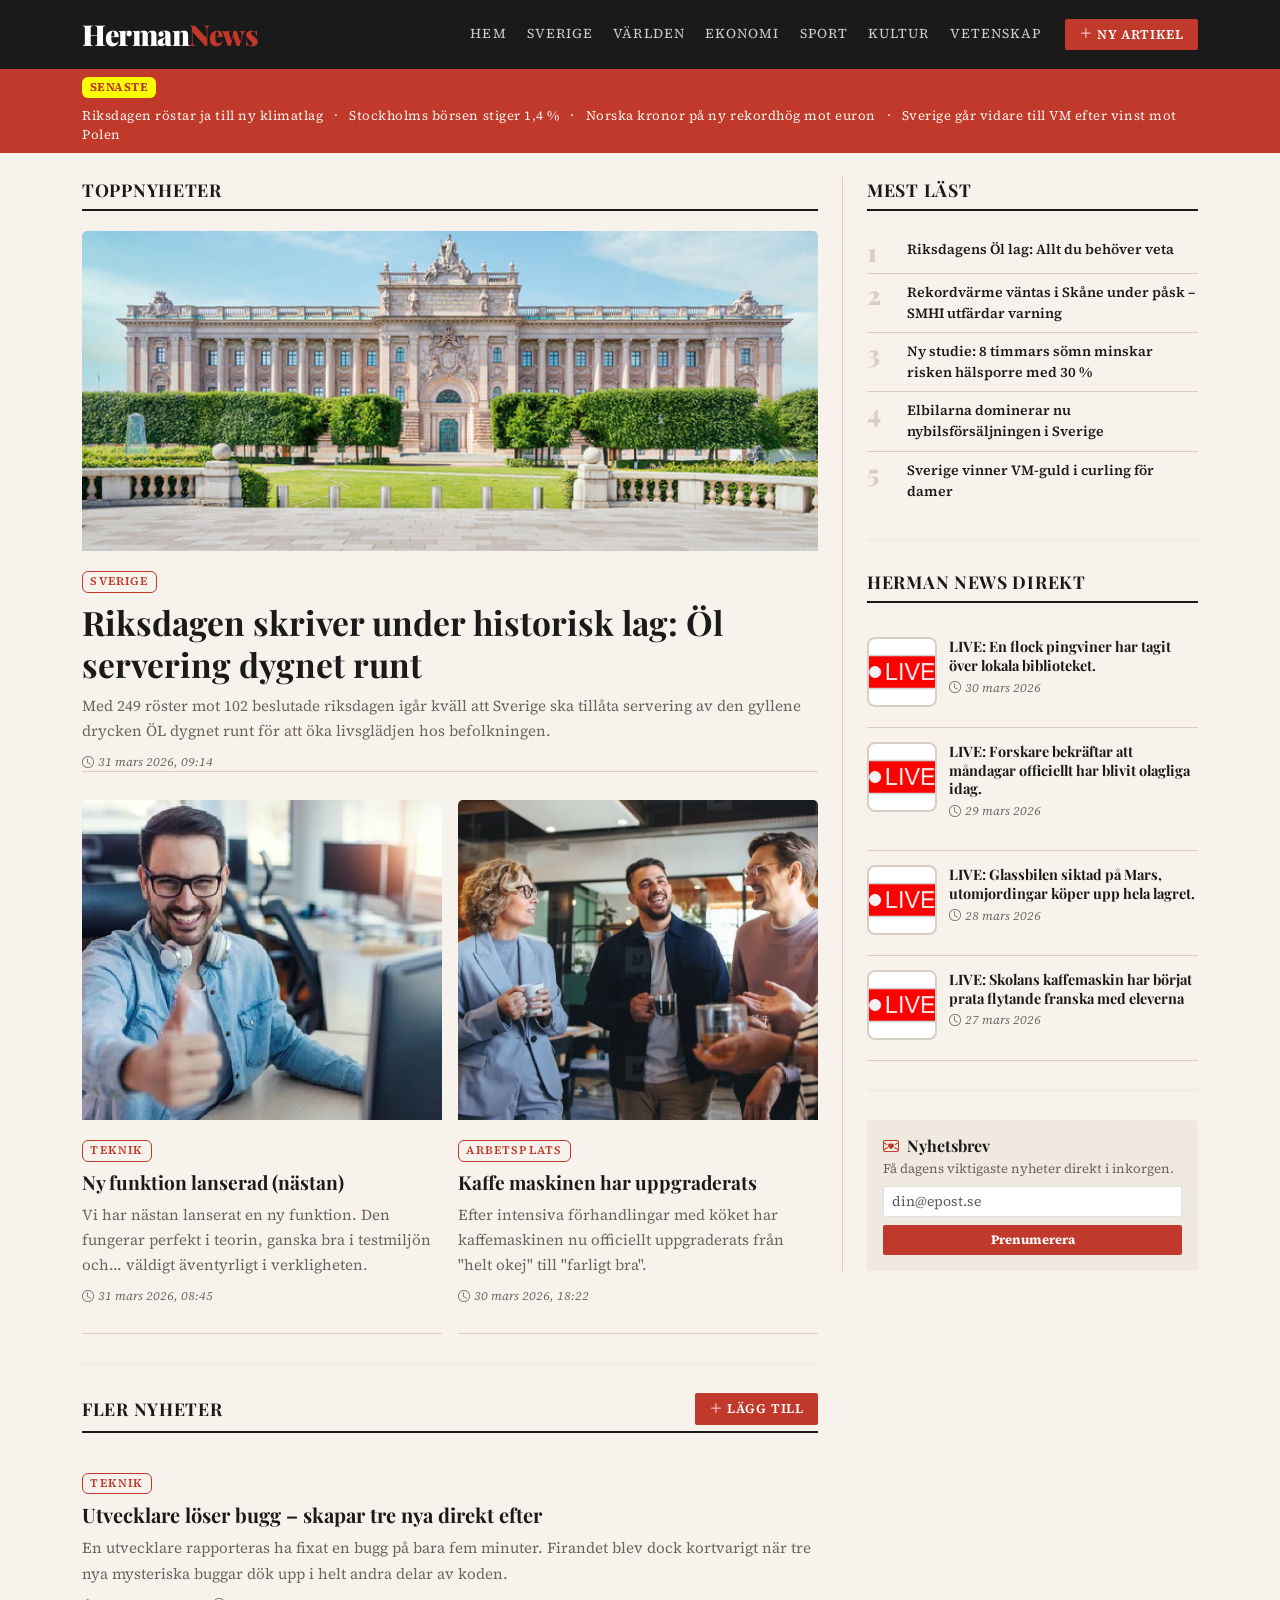
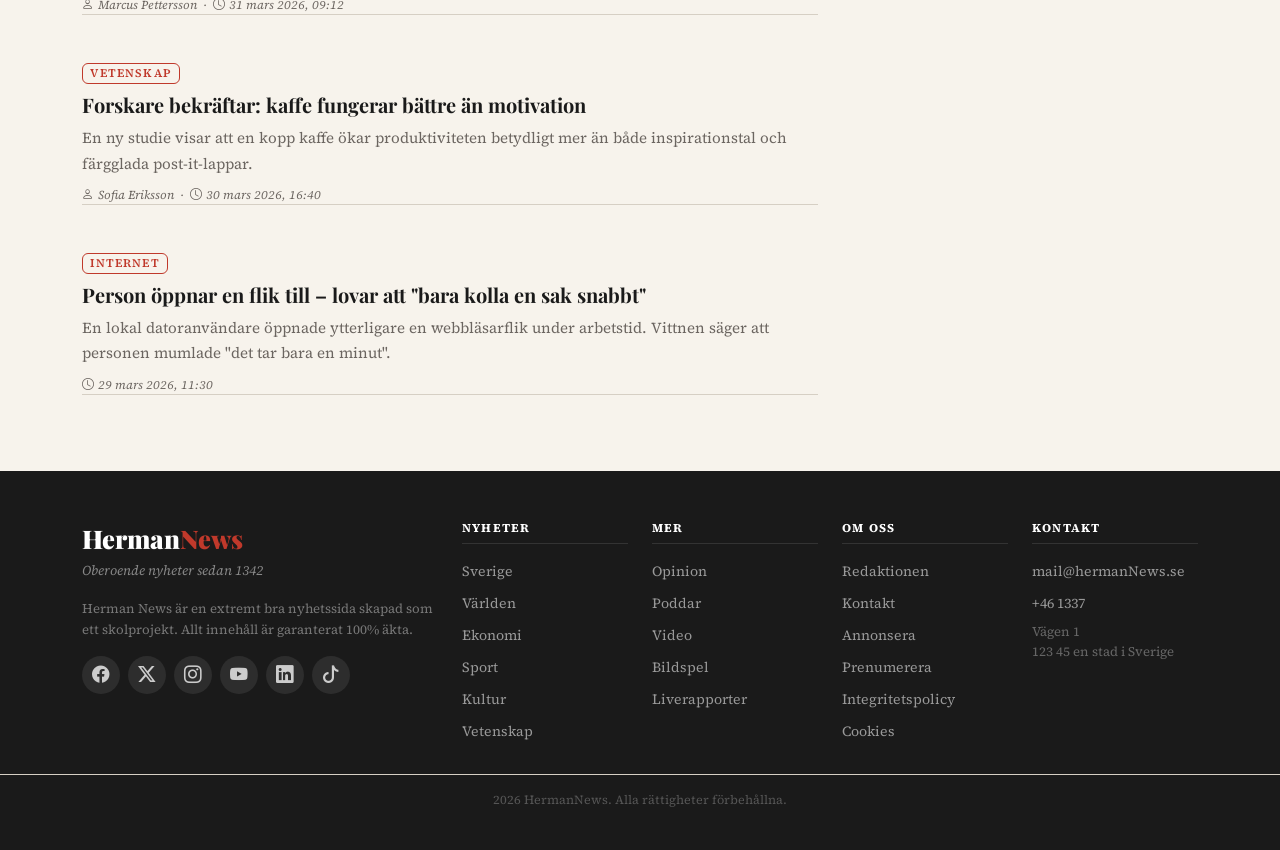
==== commit c20dbc33: "Layout för startsida och artikelsida" ====
--- a/index.html
+++ b/index.html
@@ -4,41 +4,20 @@
   <meta charset="UTF-8" />
   <meta name="viewport" content="width=device-width, initial-scale=1.0" />
   <title>Herman News</title>
-  <link
-    href="https://cdn.jsdelivr.net/npm/bootstrap@5.3.3/dist/css/bootstrap.min.css"
-    rel="stylesheet"
-  />
-  <link
-    href="https://cdn.jsdelivr.net/npm/bootstrap-icons@1.11.3/font/bootstrap-icons.css"
-    rel="stylesheet"
-  />
-  <link
-    href="https://fonts.googleapis.com/css2?family=Playfair+Display:wght@700;900&family=Source+Serif+4:ital,wght@0,300;0,400;0,600;1,400&display=swap"
-    rel="stylesheet"
-  />
+  <link href="https://cdn.jsdelivr.net/npm/bootstrap@5.3.3/dist/css/bootstrap.min.css" rel="stylesheet" />
+  <link href="https://cdn.jsdelivr.net/npm/bootstrap-icons@1.11.3/font/bootstrap-icons.css" rel="stylesheet" />
+  <link href="https://fonts.googleapis.com/css2?family=Playfair+Display:wght@700;900&family=Source+Serif+4:ital,wght@0,300;0,400;0,600;1,400&display=swap" rel="stylesheet" />
   <link rel="stylesheet" href="style.css" />
 </head>
 <body>
 
-  <!--NAVBAR-->
+  <!-- NAVBAR -->
   <nav class="navbar navbar-expand-lg navbar-herman-news py-2">
     <div class="container">
-      <a class="navbar-brand navbar-brand-title" href="#">Herman<span>News</span></a>
-
-      <!-- Hamburger Menu-->
-      <button
-        class="navbar-toggler border-0 text-white"
-        type="button"
-        data-bs-toggle="collapse"
-        data-bs-target="#mainNav"
-        aria-controls="mainNav"
-        aria-expanded="false"
-        aria-label="Öppna meny"
-      >
+      <a class="navbar-brand navbar-brand-title" href="index.html">Herman<span>News</span></a>
+      <button class="navbar-toggler border-0 text-white" type="button" data-bs-toggle="collapse" data-bs-target="#mainNav" aria-controls="mainNav" aria-expanded="false" aria-label="Öppna meny">
         <i class="bi bi-list fs-2"></i>
       </button>
-
-      <!-- Nav links -->
       <div class="collapse navbar-collapse justify-content-end" id="mainNav">
         <ul class="navbar-nav gap-1 mt-2 mt-lg-0">
           <li class="nav-item"><a class="nav-link nav-link-custom" href="#">Hem</a></li>
@@ -49,13 +28,14 @@
           <li class="nav-item"><a class="nav-link nav-link-custom" href="#">Kultur</a></li>
           <li class="nav-item"><a class="nav-link nav-link-custom" href="#">Vetenskap</a></li>
         </ul>
+        <button class="btn btn-new-article ms-3" onclick="openModal()">
+          <i class="bi bi-plus-lg me-1"></i>Ny artikel
+        </button>
       </div>
     </div>
   </nav>
 
-  <!-- ════════════════════════════════════
-       BREAKING NEWS BANNER
-  ════════════════════════════════════ -->
+  <!-- BREAKING NEWS BANNER -->
   <div class="alert alert-danger breaking-banner rounded-0 mb-0 py-2">
     <div class="container d-flex align-items-center flex-wrap gap-2">
       <span class="badge breaking-label">SENASTE</span>
@@ -68,23 +48,17 @@
     </div>
   </div>
 
-  <!-- ════════════════════════════════════
-       MAIN CONTENT
-  ════════════════════════════════════ -->
+  <!-- MAIN CONTENT -->
   <main class="container my-4">
     <div class="row g-4">
 
-      <!-- ── LEFT: Main news area ── -->
+      <!-- LEFT: Main news area -->
       <div class="col-lg-8">
+
+        <!-- Static hero article -->
         <div class="section-heading">Toppnyheter</div>
-
-        <!-- Hero article -->
         <article class="card card-main card-hero border-0 rounded-0 bg-transparent">
-          <img
-            src="assets/riksdagshuset.jpg"
-            alt="Riksdagshuset i Stockholm"
-            class="card-img-top hero-img"
-          />
+          <img src="assets/riksdagshuset.jpg" alt="Riksdagshuset i Stockholm" class="card-img-top hero-img" onerror="this.style.display='none'" />
           <div class="card-body px-0 pb-0">
             <span class="badge card-category mb-2">Sverige</span>
             <h2 class="card-title card-title-main">
@@ -99,24 +73,16 @@
           </div>
         </article>
 
-        <!-- Two-column articles -->
+        <!-- Two-column static articles -->
         <div class="row g-3 mb-4">
           <div class="col-md-6">
             <article class="card card-main card-secondary h-100 border-0 rounded-0 bg-transparent">
-              <img
-                src="assets/happy-programmer.png"
-                alt="Glad programmerare"
-                class="card-img-top hero-img"
-              />
+              <img src="assets/happy-programmer.png" alt="Glad programmerare" class="card-img-top hero-img" onerror="this.style.display='none'" />
               <div class="card-body px-0 pb-0">
                 <span class="badge card-category mb-2">Teknik</span>
-                <h3 class="card-title card-title-secondary">
-                  <a href="#">Ny funktion lanserad (nästan)</a>
-                </h3>
+                <h3 class="card-title card-title-secondary"><a href="#">Ny funktion lanserad (nästan)</a></h3>
                 <p class="card-text card-excerpt card-excerpt-small">
                   Vi har nästan lanserat en ny funktion. Den fungerar perfekt i teorin, ganska bra i testmiljön och… väldigt äventyrligt i verkligheten.
-                  Utvecklarna säger att allt är under kontroll. Testarna säger "det beror på vad du klickar på".
-                  Hur som helst, håll utkik. Den är nästan redo.
                 </p>
                 <p class="card-text card-meta"><i class="bi bi-clock me-1"></i>31 mars 2026, 08:45</p>
               </div>
@@ -124,18 +90,12 @@
           </div>
           <div class="col-md-6">
             <article class="card card-main card-secondary h-100 border-0 rounded-0 bg-transparent">
-              <img
-                src="assets/happy-people-coffe.webp"
-                alt="Glada kollegor vid kaffemaskinen"
-                class="card-img-top hero-img"
-              />
+              <img src="assets/happy-people-coffe.webp" alt="Glada kollegor vid kaffemaskinen" class="card-img-top hero-img" onerror="this.style.display='none'" />
               <div class="card-body px-0 pb-0">
                 <span class="badge card-category mb-2">Arbetsplats</span>
-                <h3 class="card-title card-title-secondary">
-                  <a href="#">Kaffe maskinen har uppgraderats</a>
-                </h3>
+                <h3 class="card-title card-title-secondary"><a href="#">Kaffe maskinen har uppgraderats</a></h3>
                 <p class="card-text card-excerpt card-excerpt-small">
-                  Efter intensiva förhandlingar med köket har kaffemaskinen nu officiellt uppgraderats från "helt okej" till "farligt bra". Produktiviteten förväntas öka med cirka 37%.
+                  Efter intensiva förhandlingar med köket har kaffemaskinen nu officiellt uppgraderats från "helt okej" till "farligt bra".
                 </p>
                 <p class="card-text card-meta"><i class="bi bi-clock me-1"></i>30 mars 2026, 18:22</p>
               </div>
@@ -145,17 +105,21 @@
 
         <hr class="divider-double" />
 
-        <!-- Article list  -->
-        <div class="section-heading">Fler nyheter</div>
-
+        <!-- Dynamic articles from localStorage -->
+        <div class="section-heading d-flex justify-content-between align-items-center">
+          <span>Fler nyheter</span>
+          <button class="btn btn-new-article btn-sm" onclick="openModal()">
+            <i class="bi bi-plus-lg me-1"></i>Lägg till
+          </button>
+        </div>
+
+        <!-- Static articles -->
         <article class="card card-main border-0 rounded-0 bg-transparent">
           <div class="card-body px-0 pb-0">
             <span class="badge card-category mb-2">Teknik</span>
-            <h3 class="card-title card-title-list">
-              <a href="#">Utvecklare löser bugg – skapar tre nya direkt efter</a>
-            </h3>
+            <h3 class="card-title card-title-list"><a href="#">Utvecklare löser bugg – skapar tre nya direkt efter</a></h3>
             <p class="card-text card-excerpt">
-              En utvecklare rapporteras ha fixat en bugg på bara fem minuter. Firandet blev dock kortvarigt när tre nya mysteriska buggar dök upp i helt andra delar av koden. Teamet beskriver händelsen som "en klassisk tisdag".
+              En utvecklare rapporteras ha fixat en bugg på bara fem minuter. Firandet blev dock kortvarigt när tre nya mysteriska buggar dök upp i helt andra delar av koden.
             </p>
             <p class="card-text card-meta">
               <i class="bi bi-person me-1"></i>Marcus Pettersson &nbsp;·&nbsp;
@@ -167,11 +131,9 @@
         <article class="card card-main border-0 rounded-0 bg-transparent">
           <div class="card-body px-0 pb-0">
             <span class="badge card-category mb-2">Vetenskap</span>
-            <h3 class="card-title card-title-list">
-              <a href="#">Forskare bekräftar: kaffe fungerar bättre än motivation</a>
-            </h3>
+            <h3 class="card-title card-title-list"><a href="#">Forskare bekräftar: kaffe fungerar bättre än motivation</a></h3>
             <p class="card-text card-excerpt">
-              En ny studie visar att en kopp kaffe ökar produktiviteten betydligt mer än både inspirationstal och färgglada post-it-lappar. Forskarna planerar nu en uppföljning om vad som händer efter kopp nummer fyra.
+              En ny studie visar att en kopp kaffe ökar produktiviteten betydligt mer än både inspirationstal och färgglada post-it-lappar.
             </p>
             <p class="card-text card-meta">
               <i class="bi bi-person me-1"></i>Sofia Eriksson &nbsp;·&nbsp;
@@ -183,11 +145,9 @@
         <article class="card card-main border-0 rounded-0 bg-transparent">
           <div class="card-body px-0 pb-0">
             <span class="badge card-category mb-2">Internet</span>
-            <h3 class="card-title card-title-list">
-              <a href="#">Person öppnar en flik till – lovar att "bara kolla en sak snabbt"</a>
-            </h3>
+            <h3 class="card-title card-title-list"><a href="#">Person öppnar en flik till – lovar att "bara kolla en sak snabbt"</a></h3>
             <p class="card-text card-excerpt">
-              En lokal datoranvändare öppnade ytterligare en webbläsarflik under arbetstid. Vittnen säger att personen mumlade "det tar bara en minut", innan 17 nya flikar och två YouTube-videor senare.
+              En lokal datoranvändare öppnade ytterligare en webbläsarflik under arbetstid. Vittnen säger att personen mumlade "det tar bara en minut".
             </p>
             <p class="card-text card-meta">
               <i class="bi bi-clock me-1"></i>29 mars 2026, 11:30
@@ -195,128 +155,78 @@
           </div>
         </article>
 
+        <!-- Dynamic user articles rendered here -->
+        <div id="user-articles-container"></div>
+
       </div>
 
-      <!--  RIGHT: Sidebar  -->
+      <!-- RIGHT: Sidebar -->
       <aside class="col-lg-4">
         <div class="sidebar">
-
-          <!-- Most read -->
           <div class="section-heading">Mest läst</div>
           <ol class="list-group list-group-flush popular-list mb-4">
-            <li class="list-group-item popular-list-item">
-              <a href="#">Riksdagens Öl lag: Allt du behöver veta</a>
-            </li>
-            <li class="list-group-item popular-list-item">
-              <a href="#">Rekordvärme väntas i Skåne under påsk – SMHI utfärdar varning</a>
-            </li>
-            <li class="list-group-item popular-list-item">
-              <a href="#">Ny studie: 8 timmars sömn minskar risken hälsporre med 30 %</a>
-            </li>
-            <li class="list-group-item popular-list-item">
-              <a href="#">Elbilarna dominerar nu nybilsförsäljningen i Sverige</a>
-            </li>
-            <li class="list-group-item popular-list-item">
-              <a href="#">Sverige vinner VM-guld i curling för damer</a>
-            </li>
+            <li class="list-group-item popular-list-item"><a href="#">Riksdagens Öl lag: Allt du behöver veta</a></li>
+            <li class="list-group-item popular-list-item"><a href="#">Rekordvärme väntas i Skåne under påsk – SMHI utfärdar varning</a></li>
+            <li class="list-group-item popular-list-item"><a href="#">Ny studie: 8 timmars sömn minskar risken hälsporre med 30 %</a></li>
+            <li class="list-group-item popular-list-item"><a href="#">Elbilarna dominerar nu nybilsförsäljningen i Sverige</a></li>
+            <li class="list-group-item popular-list-item"><a href="#">Sverige vinner VM-guld i curling för damer</a></li>
           </ol>
 
           <hr class="divider-double" />
 
-          <!-- Sidebar articles with thumbnails -->
           <div class="section-heading">Herman News direkt</div>
-
           <div class="sidebar-article">
-            <div class="sidebar-article-img">
-              <img src="assets/live.png" alt="Live" class="sidebar-thumb">
-            </div>
+            <div class="sidebar-article-img"><img src="assets/live.png" alt="Live" class="sidebar-thumb" onerror="this.parentElement.style.background='#c0392b'"></div>
             <div>
-              <p class="sidebar-article-title">
-                <a href="#">LIVE: En flock pingviner har tagit över lokala biblioteket.</a>
-              </p>
+              <p class="sidebar-article-title"><a href="#">LIVE: En flock pingviner har tagit över lokala biblioteket.</a></p>
               <p class="card-meta"><i class="bi bi-clock me-1"></i>30 mars 2026</p>
             </div>
           </div>
-
           <div class="sidebar-article">
-            <div class="sidebar-article-img">
-              <img src="assets/live.png" alt="Live" class="sidebar-thumb">
-            </div>
+            <div class="sidebar-article-img"><img src="assets/live.png" alt="Live" class="sidebar-thumb" onerror="this.parentElement.style.background='#c0392b'"></div>
             <div>
-              <p class="sidebar-article-title">
-                <a href="#">LIVE: Forskare bekräftar att måndagar officiellt har blivit olagliga idag.</a>
-              </p>
+              <p class="sidebar-article-title"><a href="#">LIVE: Forskare bekräftar att måndagar officiellt har blivit olagliga idag.</a></p>
               <p class="card-meta"><i class="bi bi-clock me-1"></i>29 mars 2026</p>
             </div>
           </div>
-
           <div class="sidebar-article">
-            <div class="sidebar-article-img">
-              <img src="assets/live.png" alt="Live" class="sidebar-thumb">
-            </div>
+            <div class="sidebar-article-img"><img src="assets/live.png" alt="Live" class="sidebar-thumb" onerror="this.parentElement.style.background='#c0392b'"></div>
             <div>
-              <p class="sidebar-article-title">
-                <a href="#">LIVE: Glassbilen siktad på Mars, utomjordingar köper upp hela lagret.</a>
-              </p>
+              <p class="sidebar-article-title"><a href="#">LIVE: Glassbilen siktad på Mars, utomjordingar köper upp hela lagret.</a></p>
               <p class="card-meta"><i class="bi bi-clock me-1"></i>28 mars 2026</p>
             </div>
           </div>
-
           <div class="sidebar-article">
-            <div class="sidebar-article-img">
-              <img src="assets/live.png" alt="Live" class="sidebar-thumb">
-            </div>
+            <div class="sidebar-article-img"><img src="assets/live.png" alt="Live" class="sidebar-thumb" onerror="this.parentElement.style.background='#c0392b'"></div>
             <div>
-              <p class="sidebar-article-title">
-                <a href="#">LIVE: Skolans kaffemaskin har börjat prata flytande franska med eleverna</a>
-              </p>
+              <p class="sidebar-article-title"><a href="#">LIVE: Skolans kaffemaskin har börjat prata flytande franska med eleverna</a></p>
               <p class="card-meta"><i class="bi bi-clock me-1"></i>27 mars 2026</p>
             </div>
           </div>
 
           <hr class="divider-double" />
 
-          <!-- Newsletter signup -->
           <div class="newsletter-card">
             <div class="card-body p-3">
-              <h6 class="newsletter-heading">
-                <i class="bi bi-envelope-heart me-2"></i>
-                Nyhetsbrev
-              </h6>
-              <p class="newsletter-desc">
-                Få dagens viktigaste nyheter direkt i inkorgen.
-              </p>
-              <input
-                type="email"
-                class="form-control form-control-sm mb-2 newsletter-input"
-                placeholder="din@epost.se"
-              />
-              <button type="button" class="btn btn-sm w-100 newsletter-btn">
-                Prenumerera
-              </button>
-            </div>
-          </div>
-
+              <h6 class="newsletter-heading"><i class="bi bi-envelope-heart me-2"></i>Nyhetsbrev</h6>
+              <p class="newsletter-desc">Få dagens viktigaste nyheter direkt i inkorgen.</p>
+              <input type="email" class="form-control form-control-sm mb-2 newsletter-input" placeholder="din@epost.se" />
+              <button type="button" class="btn btn-sm w-100 newsletter-btn">Prenumerera</button>
+            </div>
+          </div>
         </div>
       </aside>
-
     </div>
   </main>
 
-  <!-- ════════════════════════════════════
-       FOOTER
-  ════════════════════════════════════ -->
+  <!-- FOOTER -->
   <footer class="pt-5 pb-2">
     <div class="container">
       <div class="row g-4">
-
-        <!-- Brand + social media icons / links -->
         <div class="col-md-4">
           <div class="footer-brand">Herman<span>News</span></div>
           <p class="footer-tagline">Oberoende nyheter sedan 1342</p>
-          <p class="footer-about">
-            Herman News är en extremt bra nyhetssida skapad som ett skolprojekt. Allt innehåll är garanterat 100% äkta.
-          </p>
+          <p class="footer-about">Herman News är en extremt bra nyhetssida skapad som ett skolprojekt. Allt innehåll är garanterat 100% äkta.</p>
           <div class="d-flex gap-2 mt-3">
             <a href="#" class="social-icon" aria-label="Facebook"><i class="bi bi-facebook"></i></a>
             <a href="#" class="social-icon" aria-label="X / Twitter"><i class="bi bi-twitter-x"></i></a>
@@ -326,8 +236,6 @@
             <a href="#" class="social-icon" aria-label="TikTok"><i class="bi bi-tiktok"></i></a>
           </div>
         </div>
-
-        <!-- Sections -->
         <div class="col-6 col-md-2">
           <p class="footer-heading">Nyheter</p>
           <ul class="footer-links">
@@ -339,8 +247,6 @@
             <li><a href="#">Vetenskap</a></li>
           </ul>
         </div>
-
-        <!-- More sections -->
         <div class="col-6 col-md-2">
           <p class="footer-heading">Mer</p>
           <ul class="footer-links">
@@ -351,8 +257,6 @@
             <li><a href="#">Liverapporter</a></li>
           </ul>
         </div>
-
-        <!-- About -->
         <div class="col-6 col-md-2">
           <p class="footer-heading">Om oss</p>
           <ul class="footer-links">
@@ -364,28 +268,75 @@
             <li><a href="#">Cookies</a></li>
           </ul>
         </div>
-
-        <!-- Contact -->
         <div class="col-6 col-md-2">
           <p class="footer-heading">Kontakt</p>
           <ul class="footer-links">
             <li><a href="#">mail@hermanNews.se</a></li>
             <li><a href="#">+46 1337</a></li>
-            <li class="footer-address">
-              Vägen 1<br>123 45 en stad i Sverige
-            </li>
+            <li class="footer-address">Vägen 1<br>123 45 en stad i Sverige</li>
           </ul>
         </div>
-
       </div>
     </div>
-
-    <!-- Copyright -->
-     <div class="footer-bottom text-center  py-3 mt-4">
-        <p>2026 HermanNews. Alla rättigheter förbehållna.</p>
-     </div>
+    <div class="footer-bottom text-center py-3 mt-4">
+      <p>2026 HermanNews. Alla rättigheter förbehållna.</p>
+    </div>
   </footer>
 
+  <!-- CREATE ARTICLE MODAL -->
+  <div class="modal fade" id="articleModal" tabindex="-1" aria-labelledby="articleModalLabel" aria-hidden="true">
+    <div class="modal-dialog modal-lg">
+      <div class="modal-content modal-herman">
+        <div class="modal-header modal-header-herman">
+          <h5 class="modal-title" id="articleModalLabel">
+            <i class="bi bi-newspaper me-2"></i>Skapa ny artikel
+          </h5>
+          <button type="button" class="btn-close btn-close-white" data-bs-dismiss="modal" aria-label="Stäng"></button>
+        </div>
+        <div class="modal-body p-4">
+          <div class="mb-3">
+            <label for="articleTitle" class="form-label form-label-herman">Rubrik <span class="text-danger">*</span></label>
+            <input type="text" class="form-control form-control-herman" id="articleTitle" placeholder="Skriv artikelns rubrik..." maxlength="200" />
+          </div>
+          <div class="mb-3">
+            <label for="articleCategory" class="form-label form-label-herman">Kategori</label>
+            <select class="form-select form-control-herman" id="articleCategory">
+              <option value="Sverige">Sverige</option>
+              <option value="Världen">Världen</option>
+              <option value="Ekonomi">Ekonomi</option>
+              <option value="Sport">Sport</option>
+              <option value="Kultur">Kultur</option>
+              <option value="Vetenskap">Vetenskap</option>
+              <option value="Teknik">Teknik</option>
+              <option value="Internet">Internet</option>
+              <option value="Arbetsplats">Arbetsplats</option>
+            </select>
+          </div>
+          <div class="mb-3">
+            <label for="articleContent" class="form-label form-label-herman">Innehåll <span class="text-danger">*</span></label>
+            <textarea class="form-control form-control-herman" id="articleContent" rows="6" placeholder="Skriv artikelns innehåll här..."></textarea>
+            <div class="form-text text-muted">Endast de första 60 tecknen visas i listan. Hela innehållet visas på artikelsidan.</div>
+          </div>
+          <div class="mb-3">
+            <label for="articleAuthor" class="form-label form-label-herman">Författare</label>
+            <input type="text" class="form-control form-control-herman" id="articleAuthor" placeholder="Ditt namn (valfritt)" />
+          </div>
+          <div id="modalError" class="alert alert-danger d-none py-2"></div>
+        </div>
+        <div class="modal-footer modal-footer-herman">
+          <button type="button" class="btn btn-outline-secondary" data-bs-dismiss="modal">Avbryt</button>
+          <button type="button" class="btn btn-new-article" onclick="saveArticle()">
+            <i class="bi bi-check-lg me-1"></i>Publicera artikel
+          </button>
+        </div>
+      </div>
+    </div>
+  </div>
+
+  <!-- TOAST CONTAINER -->
+  <div class="toast-container position-fixed bottom-0 end-0 p-3" style="z-index: 9999;" id="toastContainer"></div>
+
   <script src="https://cdn.jsdelivr.net/npm/bootstrap@5.3.3/dist/js/bootstrap.bundle.min.js"></script>
+  <script type="module" src="articles.js"></script>
 </body>
 </html>
--- a/style.css
+++ b/style.css
@@ -0,0 +1,754 @@
+:root {
+  --clr-ink:     #1a1a1a;
+  --clr-paper:   #f7f3ec;
+  --clr-accent:  #c0392b;
+  --clr-muted:   #6b6560;
+  --clr-border:  #d6cfc4;
+}
+
+body {
+  background-color: var(--clr-paper);
+  color: var(--clr-ink);
+  font-family: 'Source Serif 4', Georgia, serif;
+}
+
+/*  NAVBAR  */
+.navbar-herman-news {
+  background-color: var(--clr-ink);
+}
+
+.navbar-brand-title {
+  font-family: 'Playfair Display', serif;
+  font-size: 1.8rem;
+  font-weight: 900;
+  color: #fff !important;
+  letter-spacing: -0.5px;
+}
+
+.navbar-brand-title span {
+  color: var(--clr-accent);
+}
+
+.nav-link-custom {
+  color: #cccccc !important;
+  font-size: 0.85rem;
+  letter-spacing: 0.08em;
+  text-transform: uppercase;
+  font-family: 'Source Serif 4', serif;
+  transition: color 0.2s;
+}
+
+.nav-link-custom:hover {
+  color: #fff !important;
+}
+
+/* New article button */
+.btn-new-article {
+  background-color: var(--clr-accent);
+  color: #fff !important;
+  font-family: 'Source Serif 4', serif;
+  font-size: 0.82rem;
+  font-weight: 600;
+  text-transform: uppercase;
+  letter-spacing: 0.06em;
+  border: none;
+  border-radius: 2px;
+  padding: 6px 14px;
+  transition: background-color 0.2s;
+}
+
+.btn-new-article:hover {
+  background-color: #a93226;
+  color: #fff !important;
+}
+
+/*  BREAKING BANNER  */
+.breaking-banner {
+  background-color: var(--clr-accent) !important;
+  color: var(--clr-paper) !important;
+  font-size: 0.82rem;
+  letter-spacing: 0.04em;
+  border: none;
+}
+
+.breaking-label {
+  background-color: rgb(251, 255, 0) !important;
+  color: var(--clr-accent) !important;
+  font-size: 0.75rem;
+  font-weight: 700;
+}
+
+.breaking-text {
+  font-weight: 400;
+}
+
+/*  SECTION HEADING  */
+.section-heading {
+  font-family: 'Playfair Display', serif;
+  font-size: 1.1rem;
+  font-weight: 700;
+  border-bottom: 2px solid var(--clr-ink);
+  padding-bottom: 6px;
+  margin-bottom: 20px;
+  text-transform: uppercase;
+  letter-spacing: 0.04em;
+}
+
+/*  ARTICLE CARDS  */
+.card-main {
+  border-bottom: 1px solid var(--clr-border) !important;
+  margin-bottom: 28px;
+}
+
+.card-main .card-body {
+  padding-left: 0;
+  padding-right: 0;
+}
+
+.card-category {
+  background-color: transparent !important;
+  color: var(--clr-accent) !important;
+  font-size: 0.72rem;
+  text-transform: uppercase;
+  letter-spacing: 0.1em;
+  font-weight: 600;
+  border: 1px solid var(--clr-accent);
+}
+
+.card-main .card-title-main {
+  font-family: 'Playfair Display', serif;
+  font-size: 1.5rem;
+  font-weight: 700;
+  line-height: 1.25;
+  margin-bottom: 8px;
+}
+
+.card-main .card-title-main a {
+  color: var(--clr-ink);
+  text-decoration: none;
+}
+
+.card-main .card-title-main a:hover {
+  color: var(--clr-accent);
+}
+
+.card-main .card-excerpt {
+  color: var(--clr-muted);
+  font-size: 0.95rem;
+  line-height: 1.65;
+  margin-bottom: 10px;
+}
+
+.card-meta {
+  font-size: 0.76rem;
+  color: var(--clr-muted);
+  font-style: italic;
+}
+
+/* Hero card */
+.card-hero .card-title-main {
+  font-size: 2.1rem;
+}
+
+.hero-img {
+  height: 320px;
+  object-fit: cover;
+}
+
+/* Two-column cards */
+.card-secondary .card-title-secondary {
+  font-family: 'Playfair Display', serif;
+  font-size: 1.2rem;
+  font-weight: 700;
+  line-height: 1.25;
+  margin-bottom: 8px;
+}
+
+.card-secondary .card-title-secondary a {
+  color: var(--clr-ink);
+  text-decoration: none;
+}
+
+.card-secondary .card-title-secondary a:hover {
+  color: var(--clr-accent);
+}
+
+.card-excerpt-small {
+  font-size: 0.88rem;
+}
+
+/* Article list headings */
+.card-title-list {
+  font-family: 'Playfair Display', serif;
+  font-size: 1.25rem;
+  font-weight: 700;
+  line-height: 1.25;
+  margin-bottom: 8px;
+}
+
+.card-title-list a {
+  color: var(--clr-ink);
+  text-decoration: none;
+}
+
+.card-title-list a:hover {
+  color: var(--clr-accent);
+}
+
+/* User-created article card accent */
+.card-user {
+  border-left: 3px solid var(--clr-accent) !important;
+  padding-left: 12px;
+}
+
+/* Delete article button */
+.btn-delete-article {
+  background: none;
+  border: none;
+  color: var(--clr-muted);
+  font-size: 0.9rem;
+  padding: 2px 6px;
+  border-radius: 2px;
+  transition: color 0.2s, background-color 0.2s;
+  cursor: pointer;
+}
+
+.btn-delete-article:hover {
+  color: var(--clr-accent);
+  background-color: rgba(192, 57, 43, 0.08);
+}
+
+/*  SIDEBAR  */
+.sidebar {
+  border-left: 1px solid var(--clr-border);
+  padding-left: 24px;
+}
+
+@media (max-width: 991.98px) {
+  .sidebar {
+    border-left: none;
+    border-top: 2px solid var(--clr-ink);
+    padding-left: 0;
+    padding-top: 24px;
+    margin-top: 32px;
+  }
+}
+
+.sidebar-article {
+  display: flex;
+  gap: 12px;
+  padding: 14px 0;
+  border-bottom: 1px solid var(--clr-border);
+}
+
+.sidebar-article:last-child {
+  border-bottom: none;
+}
+
+.sidebar-article-img {
+  flex-shrink: 0;
+  width: 70px;
+  height: 70px;
+  background: white;
+  border: 2px solid var(--clr-border);
+  border-radius: 0.5rem;
+  overflow: hidden;
+}
+
+.sidebar-thumb {
+  width: 100%;
+  height: 100%;
+  object-fit: cover;
+}
+
+.sidebar-article-title {
+  font-family: 'Playfair Display', serif;
+  font-size: 0.9rem;
+  font-weight: 700;
+  line-height: 1.3;
+  margin-bottom: 4px;
+}
+
+.sidebar-article-title a {
+  color: var(--clr-ink);
+  text-decoration: none;
+}
+
+.sidebar-article-title a:hover {
+  color: var(--clr-accent);
+}
+
+.popular-list {
+  counter-reset: pop;
+}
+
+.popular-list-item {
+  counter-increment: pop;
+  display: flex;
+  align-items: flex-start;
+  gap: 12px;
+  background: transparent;
+  border-color: var(--clr-border) !important;
+  padding-left: 0;
+  padding-right: 0;
+  font-size: 0.88rem;
+}
+
+.popular-list-item::before {
+  content: counter(pop);
+  font-family: 'Playfair Display', serif;
+  font-size: 1.6rem;
+  font-weight: 900;
+  color: var(--clr-border);
+  line-height: 1;
+  min-width: 28px;
+}
+
+.popular-list-item a {
+  color: var(--clr-ink);
+  text-decoration: none;
+  font-weight: 600;
+}
+
+.popular-list-item a:hover {
+  color: var(--clr-accent);
+}
+
+/*  NEWSLETTER  */
+.newsletter-card {
+  background: #efe9df;
+  border-radius: 4px;
+}
+
+.newsletter-heading {
+  font-family: 'Playfair Display', serif;
+  font-weight: 700;
+  margin-bottom: 4px;
+}
+
+.newsletter-heading i {
+  color: var(--clr-accent);
+}
+
+.newsletter-desc {
+  font-size: 0.82rem;
+  color: var(--clr-muted);
+  margin-bottom: 8px;
+}
+
+.newsletter-input {
+  border-radius: 2px;
+}
+
+.newsletter-btn {
+  background: var(--clr-accent);
+  color: #fff;
+  font-weight: 700;
+  border-radius: 2px;
+  font-size: 0.8rem;
+}
+
+.newsletter-btn:hover {
+  background: #a93226;
+  color: #fff;
+}
+
+/*  FOOTER  */
+footer {
+  background-color: var(--clr-ink);
+  color: #ccc;
+  margin-top: 48px;
+}
+
+.footer-brand {
+  font-family: 'Playfair Display', serif;
+  font-size: 1.6rem;
+  font-weight: 900;
+  color: #fff;
+}
+
+.footer-brand span {
+  color: var(--clr-accent);
+}
+
+.footer-tagline {
+  font-style: italic;
+  color: #888;
+  font-size: 0.85rem;
+  margin-top: 4px;
+}
+
+.footer-about {
+  font-size: 0.82rem;
+  color: #777;
+  line-height: 1.6;
+  margin-top: 12px;
+}
+
+.footer-heading {
+  text-transform: uppercase;
+  letter-spacing: 0.1em;
+  font-size: 0.75rem;
+  font-weight: 700;
+  color: #fff;
+  margin-bottom: 14px;
+  border-bottom: 1px solid #333;
+  padding-bottom: 6px;
+}
+
+.footer-links {
+  list-style: none;
+  padding: 0;
+  margin: 0;
+}
+
+.footer-links li {
+  margin-bottom: 8px;
+}
+
+.footer-links a {
+  color: #999;
+  text-decoration: none;
+  font-size: 0.88rem;
+  transition: color 0.2s;
+}
+
+.footer-links a:hover {
+  color: #fff;
+}
+
+.footer-address {
+  font-size: 0.82rem;
+  color: #666;
+  margin-top: 8px;
+}
+
+.social-icon {
+  display: inline-flex;
+  align-items: center;
+  justify-content: center;
+  width: 38px;
+  height: 38px;
+  border-radius: 50%;
+  background: #2d2d2d;
+  color: #ccc;
+  font-size: 1.1rem;
+  text-decoration: none;
+  transition: background-color 0.2s, color 0.2s;
+}
+
+.social-icon:hover {
+  background: var(--clr-accent);
+  color: #fff;
+}
+
+.footer-bottom {
+  border-top: 1px solid var(--clr-border);
+  color: #555;
+  font-size: 0.78rem;
+}
+
+/*  MISC  */
+.divider-double {
+  border-top: 3px double var(--clr-border);
+  margin: 28px 0;
+}
+
+/* ─────────────────────────────────────────────
+   MODAL STYLES
+───────────────────────────────────────────── */
+.modal-herman {
+  border-radius: 4px;
+  border: none;
+  overflow: hidden;
+  background-color: var(--clr-paper);
+}
+
+.modal-header-herman {
+  background-color: var(--clr-ink);
+  color: #fff;
+  border-bottom: 2px solid var(--clr-accent);
+  padding: 16px 20px;
+}
+
+.modal-header-herman .modal-title {
+  font-family: 'Playfair Display', serif;
+  font-weight: 700;
+  font-size: 1.1rem;
+}
+
+.modal-footer-herman {
+  background-color: #efe9df;
+  border-top: 1px solid var(--clr-border);
+}
+
+.form-label-herman {
+  font-family: 'Source Serif 4', serif;
+  font-size: 0.85rem;
+  font-weight: 600;
+  text-transform: uppercase;
+  letter-spacing: 0.06em;
+  color: var(--clr-ink);
+  margin-bottom: 4px;
+}
+
+.form-control-herman {
+  border: 1px solid var(--clr-border);
+  border-radius: 2px;
+  background-color: #fff;
+  font-family: 'Source Serif 4', serif;
+  font-size: 0.95rem;
+  color: var(--clr-ink);
+  transition: border-color 0.2s;
+}
+
+.form-control-herman:focus {
+  border-color: var(--clr-accent);
+  box-shadow: 0 0 0 2px rgba(192, 57, 43, 0.15);
+  outline: none;
+}
+
+/* ─────────────────────────────────────────────
+   TOAST STYLES
+───────────────────────────────────────────── */
+.toast-herman {
+  min-width: 280px;
+  max-width: 380px;
+  border-radius: 3px;
+  font-family: 'Source Serif 4', serif;
+  font-size: 0.9rem;
+  opacity: 1;
+  transition: opacity 0.4s ease;
+}
+
+.toast-fade-out {
+  opacity: 0 !important;
+}
+
+.toast-success {
+  background-color: #1e3a2b;
+  color: #d4edda;
+}
+
+.toast-danger {
+  background-color: #3a1e1e;
+  color: #f5c6cb;
+}
+
+.toast-warning {
+  background-color: #3a2e1a;
+  color: #ffeeba;
+}
+
+.toast-info {
+  background-color: #1a2a3a;
+  color: #bee5eb;
+}
+
+.toast-icon {
+  font-size: 1.1rem;
+  flex-shrink: 0;
+}
+
+/* ─────────────────────────────────────────────
+   EMPTY STATE
+───────────────────────────────────────────── */
+.empty-state {
+  border: 2px dashed var(--clr-border);
+  border-radius: 4px;
+  margin-bottom: 28px;
+  padding: 32px;
+}
+
+/* ─────────────────────────────────────────────
+   ARTICLE DETAIL PAGE
+───────────────────────────────────────────── */
+.back-link {
+  font-family: 'Source Serif 4', serif;
+  font-size: 0.85rem;
+  text-transform: uppercase;
+  letter-spacing: 0.08em;
+  color: var(--clr-muted);
+  text-decoration: none;
+  transition: color 0.2s;
+}
+
+.back-link:hover {
+  color: var(--clr-accent);
+}
+
+.article-full-title {
+  font-family: 'Playfair Display', serif;
+  font-size: 2.4rem;
+  font-weight: 900;
+  line-height: 1.2;
+  margin-bottom: 12px;
+  color: var(--clr-ink);
+}
+
+.article-full-content {
+  font-family: 'Source Serif 4', Georgia, serif;
+  font-size: 1.05rem;
+  line-height: 1.85;
+  color: var(--clr-ink);
+  margin-top: 24px;
+}
+
+/* ─────────────────────────────────────────────
+   REACTION BAR (Likes/Dislikes)
+───────────────────────────────────────────── */
+.reaction-bar {
+  display: flex;
+  align-items: center;
+  gap: 12px;
+  padding: 16px 0;
+  margin-top: 8px;
+  flex-wrap: wrap;
+}
+
+.reaction-label {
+  font-family: 'Source Serif 4', serif;
+  font-size: 0.85rem;
+  color: var(--clr-muted);
+  font-style: italic;
+  flex-shrink: 0;
+}
+
+.reaction-btn {
+  display: inline-flex;
+  align-items: center;
+  gap: 8px;
+  padding: 8px 18px;
+  border: 2px solid var(--clr-border);
+  background: transparent;
+  border-radius: 2px;
+  font-family: 'Source Serif 4', serif;
+  font-size: 0.95rem;
+  font-weight: 600;
+  cursor: pointer;
+  transition: all 0.2s;
+  color: var(--clr-muted);
+}
+
+.reaction-btn:hover {
+  border-color: var(--clr-ink);
+  color: var(--clr-ink);
+}
+
+.like-btn.active {
+  background-color: #1e3a2b;
+  border-color: #1e3a2b;
+  color: #d4edda;
+}
+
+.dislike-btn.active {
+  background-color: var(--clr-accent);
+  border-color: var(--clr-accent);
+  color: #fff;
+}
+
+/* ─────────────────────────────────────────────
+   COMMENTS SECTION
+───────────────────────────────────────────── */
+.comments-section {
+  margin-top: 8px;
+}
+
+.comments-heading {
+  font-family: 'Playfair Display', serif;
+  font-size: 1.3rem;
+  font-weight: 700;
+  margin-bottom: 24px;
+  display: flex;
+  align-items: center;
+  gap: 8px;
+}
+
+.comments-count {
+  display: inline-flex;
+  align-items: center;
+  justify-content: center;
+  background: var(--clr-accent);
+  color: #fff;
+  font-family: 'Source Serif 4', serif;
+  font-size: 0.75rem;
+  font-weight: 700;
+  border-radius: 20px;
+  padding: 2px 8px;
+  min-width: 24px;
+}
+
+.comment-form {
+  background: #efe9df;
+  padding: 20px;
+  border-radius: 4px;
+  border-left: 3px solid var(--clr-accent);
+}
+
+.comment-item {
+  padding: 16px 0;
+  border-bottom: 1px solid var(--clr-border);
+  animation: fadeIn 0.3s ease;
+}
+
+.comment-item:last-child {
+  border-bottom: none;
+}
+
+@keyframes fadeIn {
+  from { opacity: 0; transform: translateY(-6px); }
+  to   { opacity: 1; transform: translateY(0); }
+}
+
+.comment-header {
+  display: flex;
+  align-items: center;
+  gap: 8px;
+  margin-bottom: 8px;
+  flex-wrap: wrap;
+}
+
+.comment-avatar {
+  font-size: 1.3rem;
+  color: var(--clr-muted);
+}
+
+.comment-date {
+  font-size: 0.76rem;
+  color: var(--clr-muted);
+  font-style: italic;
+}
+
+.comment-text {
+  font-size: 0.92rem;
+  line-height: 1.65;
+  color: var(--clr-ink);
+  margin: 0;
+  padding-left: 30px;
+}
+
+.btn-delete-comment {
+  background: none;
+  border: none;
+  color: var(--clr-border);
+  font-size: 0.8rem;
+  padding: 2px 5px;
+  cursor: pointer;
+  border-radius: 2px;
+  transition: color 0.2s;
+}
+
+.btn-delete-comment:hover {
+  color: var(--clr-accent);
+}
+
+@media (max-width: 575.98px) {
+  .article-full-title {
+    font-size: 1.8rem;
+  }
+
+  .reaction-bar {
+    flex-direction: column;
+    align-items: flex-start;
+  }
+}
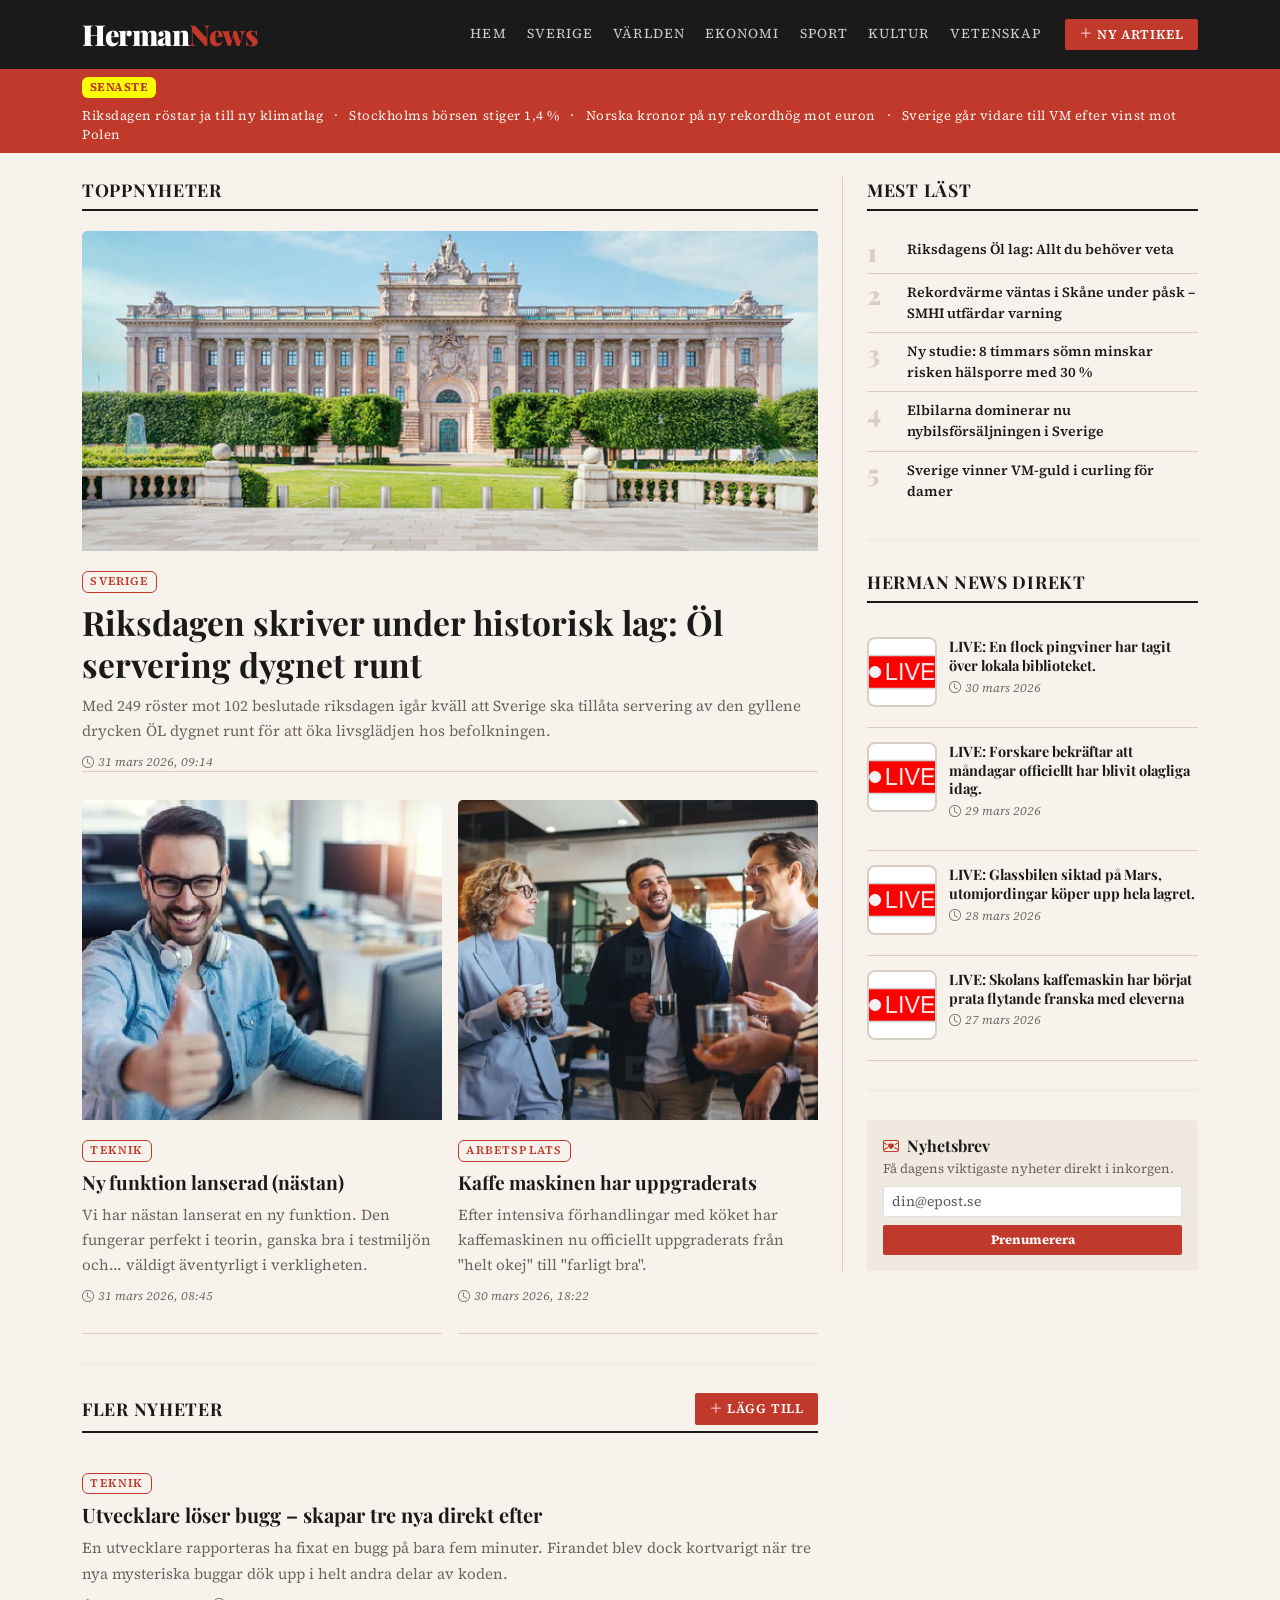
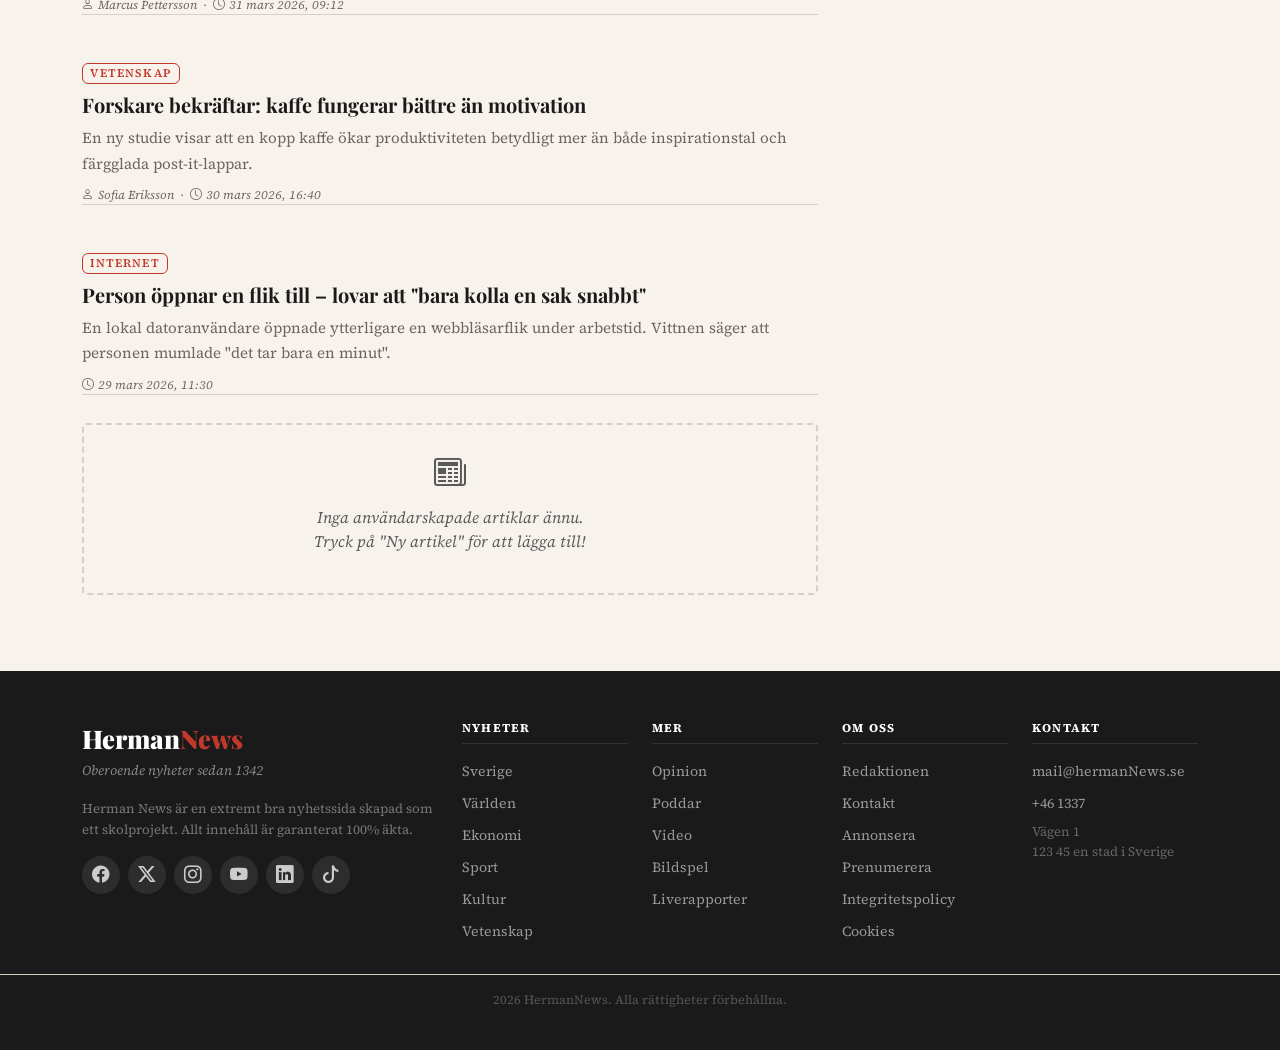
==== commit 862104ac: "Format code" ====
--- a/index.html
+++ b/index.html
@@ -1,342 +1,585 @@
-<!DOCTYPE html>
+<!doctype html>
 <html lang="sv">
-<head>
-  <meta charset="UTF-8" />
-  <meta name="viewport" content="width=device-width, initial-scale=1.0" />
-  <title>Herman News</title>
-  <link href="https://cdn.jsdelivr.net/npm/bootstrap@5.3.3/dist/css/bootstrap.min.css" rel="stylesheet" />
-  <link href="https://cdn.jsdelivr.net/npm/bootstrap-icons@1.11.3/font/bootstrap-icons.css" rel="stylesheet" />
-  <link href="https://fonts.googleapis.com/css2?family=Playfair+Display:wght@700;900&family=Source+Serif+4:ital,wght@0,300;0,400;0,600;1,400&display=swap" rel="stylesheet" />
-  <link rel="stylesheet" href="style.css" />
-</head>
-<body>
-
-  <!-- NAVBAR -->
-  <nav class="navbar navbar-expand-lg navbar-herman-news py-2">
-    <div class="container">
-      <a class="navbar-brand navbar-brand-title" href="index.html">Herman<span>News</span></a>
-      <button class="navbar-toggler border-0 text-white" type="button" data-bs-toggle="collapse" data-bs-target="#mainNav" aria-controls="mainNav" aria-expanded="false" aria-label="Öppna meny">
-        <i class="bi bi-list fs-2"></i>
-      </button>
-      <div class="collapse navbar-collapse justify-content-end" id="mainNav">
-        <ul class="navbar-nav gap-1 mt-2 mt-lg-0">
-          <li class="nav-item"><a class="nav-link nav-link-custom" href="#">Hem</a></li>
-          <li class="nav-item"><a class="nav-link nav-link-custom" href="#">Sverige</a></li>
-          <li class="nav-item"><a class="nav-link nav-link-custom" href="#">Världen</a></li>
-          <li class="nav-item"><a class="nav-link nav-link-custom" href="#">Ekonomi</a></li>
-          <li class="nav-item"><a class="nav-link nav-link-custom" href="#">Sport</a></li>
-          <li class="nav-item"><a class="nav-link nav-link-custom" href="#">Kultur</a></li>
-          <li class="nav-item"><a class="nav-link nav-link-custom" href="#">Vetenskap</a></li>
-        </ul>
-        <button class="btn btn-new-article ms-3" onclick="openModal()">
-          <i class="bi bi-plus-lg me-1"></i>Ny artikel
+  <head>
+    <meta charset="UTF-8" />
+    <meta name="viewport" content="width=device-width, initial-scale=1.0" />
+    <title>Herman News</title>
+    <link
+      href="https://cdn.jsdelivr.net/npm/bootstrap@5.3.3/dist/css/bootstrap.min.css"
+      rel="stylesheet"
+    />
+    <link
+      href="https://cdn.jsdelivr.net/npm/bootstrap-icons@1.11.3/font/bootstrap-icons.css"
+      rel="stylesheet"
+    />
+    <link
+      href="https://fonts.googleapis.com/css2?family=Playfair+Display:wght@700;900&family=Source+Serif+4:ital,wght@0,300;0,400;0,600;1,400&display=swap"
+      rel="stylesheet"
+    />
+    <link rel="stylesheet" href="style.css" />
+  </head>
+  <body>
+    <!-- NAVBAR -->
+    <nav class="navbar navbar-expand-lg navbar-herman-news py-2">
+      <div class="container">
+        <a class="navbar-brand navbar-brand-title" href="index.html"
+          >Herman<span>News</span></a
+        >
+        <button
+          class="navbar-toggler border-0 text-white"
+          type="button"
+          data-bs-toggle="collapse"
+          data-bs-target="#mainNav"
+          aria-controls="mainNav"
+          aria-expanded="false"
+          aria-label="Öppna meny"
+        >
+          <i class="bi bi-list fs-2"></i>
         </button>
+        <div class="collapse navbar-collapse justify-content-end" id="mainNav">
+          <ul class="navbar-nav gap-1 mt-2 mt-lg-0">
+            <li class="nav-item">
+              <a class="nav-link nav-link-custom" href="#">Hem</a>
+            </li>
+            <li class="nav-item">
+              <a class="nav-link nav-link-custom" href="#">Sverige</a>
+            </li>
+            <li class="nav-item">
+              <a class="nav-link nav-link-custom" href="#">Världen</a>
+            </li>
+            <li class="nav-item">
+              <a class="nav-link nav-link-custom" href="#">Ekonomi</a>
+            </li>
+            <li class="nav-item">
+              <a class="nav-link nav-link-custom" href="#">Sport</a>
+            </li>
+            <li class="nav-item">
+              <a class="nav-link nav-link-custom" href="#">Kultur</a>
+            </li>
+            <li class="nav-item">
+              <a class="nav-link nav-link-custom" href="#">Vetenskap</a>
+            </li>
+          </ul>
+          <button class="btn btn-new-article ms-3" onclick="openModal()">
+            <i class="bi bi-plus-lg me-1"></i>Ny artikel
+          </button>
+        </div>
+      </div>
+    </nav>
+
+    <!-- BREAKING NEWS BANNER -->
+    <div class="alert alert-danger breaking-banner rounded-0 mb-0 py-2">
+      <div class="container d-flex align-items-center flex-wrap gap-2">
+        <span class="badge breaking-label">SENASTE</span>
+        <span class="breaking-text">
+          Riksdagen röstar ja till ny klimatlag &nbsp;&nbsp;·&nbsp;&nbsp;
+          Stockholms börsen stiger 1,4 % &nbsp;&nbsp;·&nbsp;&nbsp; Norska kronor
+          på ny rekordhög mot euron &nbsp;&nbsp;·&nbsp;&nbsp; Sverige går vidare
+          till VM efter vinst mot Polen
+        </span>
       </div>
     </div>
-  </nav>
-
-  <!-- BREAKING NEWS BANNER -->
-  <div class="alert alert-danger breaking-banner rounded-0 mb-0 py-2">
-    <div class="container d-flex align-items-center flex-wrap gap-2">
-      <span class="badge breaking-label">SENASTE</span>
-      <span class="breaking-text">
-        Riksdagen röstar ja till ny klimatlag &nbsp;&nbsp;·&nbsp;&nbsp;
-        Stockholms börsen stiger 1,4 % &nbsp;&nbsp;·&nbsp;&nbsp;
-        Norska kronor på ny rekordhög mot euron &nbsp;&nbsp;·&nbsp;&nbsp;
-        Sverige går vidare till VM efter vinst mot Polen
-      </span>
-    </div>
-  </div>
-
-  <!-- MAIN CONTENT -->
-  <main class="container my-4">
-    <div class="row g-4">
-
-      <!-- LEFT: Main news area -->
-      <div class="col-lg-8">
-
-        <!-- Static hero article -->
-        <div class="section-heading">Toppnyheter</div>
-        <article class="card card-main card-hero border-0 rounded-0 bg-transparent">
-          <img src="assets/riksdagshuset.jpg" alt="Riksdagshuset i Stockholm" class="card-img-top hero-img" onerror="this.style.display='none'" />
-          <div class="card-body px-0 pb-0">
-            <span class="badge card-category mb-2">Sverige</span>
-            <h2 class="card-title card-title-main">
-              <a href="#">Riksdagen skriver under historisk lag: Öl servering dygnet runt</a>
-            </h2>
-            <p class="card-text card-excerpt">
-              Med 249 röster mot 102 beslutade riksdagen igår kväll att Sverige ska tillåta servering av den gyllene drycken ÖL dygnet runt för att öka livsglädjen hos befolkningen.
+
+    <!-- MAIN CONTENT -->
+    <main class="container my-4">
+      <div class="row g-4">
+        <!-- LEFT: Main news area -->
+        <div class="col-lg-8">
+          <!-- Static hero article -->
+          <div class="section-heading">Toppnyheter</div>
+          <article
+            class="card card-main card-hero border-0 rounded-0 bg-transparent"
+          >
+            <img
+              src="assets/riksdagshuset.jpg"
+              alt="Riksdagshuset i Stockholm"
+              class="card-img-top hero-img"
+              onerror="this.style.display = 'none'"
+            />
+            <div class="card-body px-0 pb-0">
+              <span class="badge card-category mb-2">Sverige</span>
+              <h2 class="card-title card-title-main">
+                <a href="#"
+                  >Riksdagen skriver under historisk lag: Öl servering dygnet
+                  runt</a
+                >
+              </h2>
+              <p class="card-text card-excerpt">
+                Med 249 röster mot 102 beslutade riksdagen igår kväll att
+                Sverige ska tillåta servering av den gyllene drycken ÖL dygnet
+                runt för att öka livsglädjen hos befolkningen.
+              </p>
+              <p class="card-text card-meta">
+                <i class="bi bi-clock me-1"></i>31 mars 2026, 09:14
+              </p>
+            </div>
+          </article>
+
+          <!-- Two-column static articles -->
+          <div class="row g-3 mb-4">
+            <div class="col-md-6">
+              <article
+                class="card card-main card-secondary h-100 border-0 rounded-0 bg-transparent"
+              >
+                <img
+                  src="assets/happy-programmer.png"
+                  alt="Glad programmerare"
+                  class="card-img-top hero-img"
+                  onerror="this.style.display = 'none'"
+                />
+                <div class="card-body px-0 pb-0">
+                  <span class="badge card-category mb-2">Teknik</span>
+                  <h3 class="card-title card-title-secondary">
+                    <a href="#">Ny funktion lanserad (nästan)</a>
+                  </h3>
+                  <p class="card-text card-excerpt card-excerpt-small">
+                    Vi har nästan lanserat en ny funktion. Den fungerar perfekt
+                    i teorin, ganska bra i testmiljön och… väldigt äventyrligt i
+                    verkligheten.
+                  </p>
+                  <p class="card-text card-meta">
+                    <i class="bi bi-clock me-1"></i>31 mars 2026, 08:45
+                  </p>
+                </div>
+              </article>
+            </div>
+            <div class="col-md-6">
+              <article
+                class="card card-main card-secondary h-100 border-0 rounded-0 bg-transparent"
+              >
+                <img
+                  src="assets/happy-people-coffe.webp"
+                  alt="Glada kollegor vid kaffemaskinen"
+                  class="card-img-top hero-img"
+                  onerror="this.style.display = 'none'"
+                />
+                <div class="card-body px-0 pb-0">
+                  <span class="badge card-category mb-2">Arbetsplats</span>
+                  <h3 class="card-title card-title-secondary">
+                    <a href="#">Kaffe maskinen har uppgraderats</a>
+                  </h3>
+                  <p class="card-text card-excerpt card-excerpt-small">
+                    Efter intensiva förhandlingar med köket har kaffemaskinen nu
+                    officiellt uppgraderats från "helt okej" till "farligt bra".
+                  </p>
+                  <p class="card-text card-meta">
+                    <i class="bi bi-clock me-1"></i>30 mars 2026, 18:22
+                  </p>
+                </div>
+              </article>
+            </div>
+          </div>
+
+          <hr class="divider-double" />
+
+          <!-- Dynamic articles from localStorage -->
+          <div
+            class="section-heading d-flex justify-content-between align-items-center"
+          >
+            <span>Fler nyheter</span>
+            <button class="btn btn-new-article btn-sm" onclick="openModal()">
+              <i class="bi bi-plus-lg me-1"></i>Lägg till
+            </button>
+          </div>
+
+          <!-- Static articles -->
+          <article class="card card-main border-0 rounded-0 bg-transparent">
+            <div class="card-body px-0 pb-0">
+              <span class="badge card-category mb-2">Teknik</span>
+              <h3 class="card-title card-title-list">
+                <a href="#"
+                  >Utvecklare löser bugg – skapar tre nya direkt efter</a
+                >
+              </h3>
+              <p class="card-text card-excerpt">
+                En utvecklare rapporteras ha fixat en bugg på bara fem minuter.
+                Firandet blev dock kortvarigt när tre nya mysteriska buggar dök
+                upp i helt andra delar av koden.
+              </p>
+              <p class="card-text card-meta">
+                <i class="bi bi-person me-1"></i>Marcus Pettersson &nbsp;·&nbsp;
+                <i class="bi bi-clock me-1"></i>31 mars 2026, 09:12
+              </p>
+            </div>
+          </article>
+
+          <article class="card card-main border-0 rounded-0 bg-transparent">
+            <div class="card-body px-0 pb-0">
+              <span class="badge card-category mb-2">Vetenskap</span>
+              <h3 class="card-title card-title-list">
+                <a href="#"
+                  >Forskare bekräftar: kaffe fungerar bättre än motivation</a
+                >
+              </h3>
+              <p class="card-text card-excerpt">
+                En ny studie visar att en kopp kaffe ökar produktiviteten
+                betydligt mer än både inspirationstal och färgglada
+                post-it-lappar.
+              </p>
+              <p class="card-text card-meta">
+                <i class="bi bi-person me-1"></i>Sofia Eriksson &nbsp;·&nbsp;
+                <i class="bi bi-clock me-1"></i>30 mars 2026, 16:40
+              </p>
+            </div>
+          </article>
+
+          <article class="card card-main border-0 rounded-0 bg-transparent">
+            <div class="card-body px-0 pb-0">
+              <span class="badge card-category mb-2">Internet</span>
+              <h3 class="card-title card-title-list">
+                <a href="#"
+                  >Person öppnar en flik till – lovar att "bara kolla en sak
+                  snabbt"</a
+                >
+              </h3>
+              <p class="card-text card-excerpt">
+                En lokal datoranvändare öppnade ytterligare en webbläsarflik
+                under arbetstid. Vittnen säger att personen mumlade "det tar
+                bara en minut".
+              </p>
+              <p class="card-text card-meta">
+                <i class="bi bi-clock me-1"></i>29 mars 2026, 11:30
+              </p>
+            </div>
+          </article>
+
+          <!-- Dynamic user articles rendered here -->
+          <div id="user-articles-container"></div>
+        </div>
+
+        <!-- RIGHT: Sidebar -->
+        <aside class="col-lg-4">
+          <div class="sidebar">
+            <div class="section-heading">Mest läst</div>
+            <ol class="list-group list-group-flush popular-list mb-4">
+              <li class="list-group-item popular-list-item">
+                <a href="#">Riksdagens Öl lag: Allt du behöver veta</a>
+              </li>
+              <li class="list-group-item popular-list-item">
+                <a href="#"
+                  >Rekordvärme väntas i Skåne under påsk – SMHI utfärdar
+                  varning</a
+                >
+              </li>
+              <li class="list-group-item popular-list-item">
+                <a href="#"
+                  >Ny studie: 8 timmars sömn minskar risken hälsporre med 30
+                  %</a
+                >
+              </li>
+              <li class="list-group-item popular-list-item">
+                <a href="#"
+                  >Elbilarna dominerar nu nybilsförsäljningen i Sverige</a
+                >
+              </li>
+              <li class="list-group-item popular-list-item">
+                <a href="#">Sverige vinner VM-guld i curling för damer</a>
+              </li>
+            </ol>
+
+            <hr class="divider-double" />
+
+            <div class="section-heading">Herman News direkt</div>
+            <div class="sidebar-article">
+              <div class="sidebar-article-img">
+                <img
+                  src="assets/live.png"
+                  alt="Live"
+                  class="sidebar-thumb"
+                  onerror="this.parentElement.style.background = '#c0392b'"
+                />
+              </div>
+              <div>
+                <p class="sidebar-article-title">
+                  <a href="#"
+                    >LIVE: En flock pingviner har tagit över lokala
+                    biblioteket.</a
+                  >
+                </p>
+                <p class="card-meta">
+                  <i class="bi bi-clock me-1"></i>30 mars 2026
+                </p>
+              </div>
+            </div>
+            <div class="sidebar-article">
+              <div class="sidebar-article-img">
+                <img
+                  src="assets/live.png"
+                  alt="Live"
+                  class="sidebar-thumb"
+                  onerror="this.parentElement.style.background = '#c0392b'"
+                />
+              </div>
+              <div>
+                <p class="sidebar-article-title">
+                  <a href="#"
+                    >LIVE: Forskare bekräftar att måndagar officiellt har blivit
+                    olagliga idag.</a
+                  >
+                </p>
+                <p class="card-meta">
+                  <i class="bi bi-clock me-1"></i>29 mars 2026
+                </p>
+              </div>
+            </div>
+            <div class="sidebar-article">
+              <div class="sidebar-article-img">
+                <img
+                  src="assets/live.png"
+                  alt="Live"
+                  class="sidebar-thumb"
+                  onerror="this.parentElement.style.background = '#c0392b'"
+                />
+              </div>
+              <div>
+                <p class="sidebar-article-title">
+                  <a href="#"
+                    >LIVE: Glassbilen siktad på Mars, utomjordingar köper upp
+                    hela lagret.</a
+                  >
+                </p>
+                <p class="card-meta">
+                  <i class="bi bi-clock me-1"></i>28 mars 2026
+                </p>
+              </div>
+            </div>
+            <div class="sidebar-article">
+              <div class="sidebar-article-img">
+                <img
+                  src="assets/live.png"
+                  alt="Live"
+                  class="sidebar-thumb"
+                  onerror="this.parentElement.style.background = '#c0392b'"
+                />
+              </div>
+              <div>
+                <p class="sidebar-article-title">
+                  <a href="#"
+                    >LIVE: Skolans kaffemaskin har börjat prata flytande franska
+                    med eleverna</a
+                  >
+                </p>
+                <p class="card-meta">
+                  <i class="bi bi-clock me-1"></i>27 mars 2026
+                </p>
+              </div>
+            </div>
+
+            <hr class="divider-double" />
+
+            <div class="newsletter-card">
+              <div class="card-body p-3">
+                <h6 class="newsletter-heading">
+                  <i class="bi bi-envelope-heart me-2"></i>Nyhetsbrev
+                </h6>
+                <p class="newsletter-desc">
+                  Få dagens viktigaste nyheter direkt i inkorgen.
+                </p>
+                <input
+                  type="email"
+                  class="form-control form-control-sm mb-2 newsletter-input"
+                  placeholder="din@epost.se"
+                />
+                <button type="button" class="btn btn-sm w-100 newsletter-btn">
+                  Prenumerera
+                </button>
+              </div>
+            </div>
+          </div>
+        </aside>
+      </div>
+    </main>
+
+    <!-- FOOTER -->
+    <footer class="pt-5 pb-2">
+      <div class="container">
+        <div class="row g-4">
+          <div class="col-md-4">
+            <div class="footer-brand">Herman<span>News</span></div>
+            <p class="footer-tagline">Oberoende nyheter sedan 1342</p>
+            <p class="footer-about">
+              Herman News är en extremt bra nyhetssida skapad som ett
+              skolprojekt. Allt innehåll är garanterat 100% äkta.
             </p>
-            <p class="card-text card-meta">
-              <i class="bi bi-clock me-1"></i>31 mars 2026, 09:14
-            </p>
-          </div>
-        </article>
-
-        <!-- Two-column static articles -->
-        <div class="row g-3 mb-4">
-          <div class="col-md-6">
-            <article class="card card-main card-secondary h-100 border-0 rounded-0 bg-transparent">
-              <img src="assets/happy-programmer.png" alt="Glad programmerare" class="card-img-top hero-img" onerror="this.style.display='none'" />
-              <div class="card-body px-0 pb-0">
-                <span class="badge card-category mb-2">Teknik</span>
-                <h3 class="card-title card-title-secondary"><a href="#">Ny funktion lanserad (nästan)</a></h3>
-                <p class="card-text card-excerpt card-excerpt-small">
-                  Vi har nästan lanserat en ny funktion. Den fungerar perfekt i teorin, ganska bra i testmiljön och… väldigt äventyrligt i verkligheten.
-                </p>
-                <p class="card-text card-meta"><i class="bi bi-clock me-1"></i>31 mars 2026, 08:45</p>
-              </div>
-            </article>
-          </div>
-          <div class="col-md-6">
-            <article class="card card-main card-secondary h-100 border-0 rounded-0 bg-transparent">
-              <img src="assets/happy-people-coffe.webp" alt="Glada kollegor vid kaffemaskinen" class="card-img-top hero-img" onerror="this.style.display='none'" />
-              <div class="card-body px-0 pb-0">
-                <span class="badge card-category mb-2">Arbetsplats</span>
-                <h3 class="card-title card-title-secondary"><a href="#">Kaffe maskinen har uppgraderats</a></h3>
-                <p class="card-text card-excerpt card-excerpt-small">
-                  Efter intensiva förhandlingar med köket har kaffemaskinen nu officiellt uppgraderats från "helt okej" till "farligt bra".
-                </p>
-                <p class="card-text card-meta"><i class="bi bi-clock me-1"></i>30 mars 2026, 18:22</p>
-              </div>
-            </article>
+            <div class="d-flex gap-2 mt-3">
+              <a href="#" class="social-icon" aria-label="Facebook"
+                ><i class="bi bi-facebook"></i
+              ></a>
+              <a href="#" class="social-icon" aria-label="X / Twitter"
+                ><i class="bi bi-twitter-x"></i
+              ></a>
+              <a href="#" class="social-icon" aria-label="Instagram"
+                ><i class="bi bi-instagram"></i
+              ></a>
+              <a href="#" class="social-icon" aria-label="YouTube"
+                ><i class="bi bi-youtube"></i
+              ></a>
+              <a href="#" class="social-icon" aria-label="LinkedIn"
+                ><i class="bi bi-linkedin"></i
+              ></a>
+              <a href="#" class="social-icon" aria-label="TikTok"
+                ><i class="bi bi-tiktok"></i
+              ></a>
+            </div>
+          </div>
+          <div class="col-6 col-md-2">
+            <p class="footer-heading">Nyheter</p>
+            <ul class="footer-links">
+              <li><a href="#">Sverige</a></li>
+              <li><a href="#">Världen</a></li>
+              <li><a href="#">Ekonomi</a></li>
+              <li><a href="#">Sport</a></li>
+              <li><a href="#">Kultur</a></li>
+              <li><a href="#">Vetenskap</a></li>
+            </ul>
+          </div>
+          <div class="col-6 col-md-2">
+            <p class="footer-heading">Mer</p>
+            <ul class="footer-links">
+              <li><a href="#">Opinion</a></li>
+              <li><a href="#">Poddar</a></li>
+              <li><a href="#">Video</a></li>
+              <li><a href="#">Bildspel</a></li>
+              <li><a href="#">Liverapporter</a></li>
+            </ul>
+          </div>
+          <div class="col-6 col-md-2">
+            <p class="footer-heading">Om oss</p>
+            <ul class="footer-links">
+              <li><a href="#">Redaktionen</a></li>
+              <li><a href="#">Kontakt</a></li>
+              <li><a href="#">Annonsera</a></li>
+              <li><a href="#">Prenumerera</a></li>
+              <li><a href="#">Integritetspolicy</a></li>
+              <li><a href="#">Cookies</a></li>
+            </ul>
+          </div>
+          <div class="col-6 col-md-2">
+            <p class="footer-heading">Kontakt</p>
+            <ul class="footer-links">
+              <li><a href="#">mail@hermanNews.se</a></li>
+              <li><a href="#">+46 1337</a></li>
+              <li class="footer-address">
+                Vägen 1<br />123 45 en stad i Sverige
+              </li>
+            </ul>
           </div>
         </div>
-
-        <hr class="divider-double" />
-
-        <!-- Dynamic articles from localStorage -->
-        <div class="section-heading d-flex justify-content-between align-items-center">
-          <span>Fler nyheter</span>
-          <button class="btn btn-new-article btn-sm" onclick="openModal()">
-            <i class="bi bi-plus-lg me-1"></i>Lägg till
-          </button>
-        </div>
-
-        <!-- Static articles -->
-        <article class="card card-main border-0 rounded-0 bg-transparent">
-          <div class="card-body px-0 pb-0">
-            <span class="badge card-category mb-2">Teknik</span>
-            <h3 class="card-title card-title-list"><a href="#">Utvecklare löser bugg – skapar tre nya direkt efter</a></h3>
-            <p class="card-text card-excerpt">
-              En utvecklare rapporteras ha fixat en bugg på bara fem minuter. Firandet blev dock kortvarigt när tre nya mysteriska buggar dök upp i helt andra delar av koden.
-            </p>
-            <p class="card-text card-meta">
-              <i class="bi bi-person me-1"></i>Marcus Pettersson &nbsp;·&nbsp;
-              <i class="bi bi-clock me-1"></i>31 mars 2026, 09:12
-            </p>
-          </div>
-        </article>
-
-        <article class="card card-main border-0 rounded-0 bg-transparent">
-          <div class="card-body px-0 pb-0">
-            <span class="badge card-category mb-2">Vetenskap</span>
-            <h3 class="card-title card-title-list"><a href="#">Forskare bekräftar: kaffe fungerar bättre än motivation</a></h3>
-            <p class="card-text card-excerpt">
-              En ny studie visar att en kopp kaffe ökar produktiviteten betydligt mer än både inspirationstal och färgglada post-it-lappar.
-            </p>
-            <p class="card-text card-meta">
-              <i class="bi bi-person me-1"></i>Sofia Eriksson &nbsp;·&nbsp;
-              <i class="bi bi-clock me-1"></i>30 mars 2026, 16:40
-            </p>
-          </div>
-        </article>
-
-        <article class="card card-main border-0 rounded-0 bg-transparent">
-          <div class="card-body px-0 pb-0">
-            <span class="badge card-category mb-2">Internet</span>
-            <h3 class="card-title card-title-list"><a href="#">Person öppnar en flik till – lovar att "bara kolla en sak snabbt"</a></h3>
-            <p class="card-text card-excerpt">
-              En lokal datoranvändare öppnade ytterligare en webbläsarflik under arbetstid. Vittnen säger att personen mumlade "det tar bara en minut".
-            </p>
-            <p class="card-text card-meta">
-              <i class="bi bi-clock me-1"></i>29 mars 2026, 11:30
-            </p>
-          </div>
-        </article>
-
-        <!-- Dynamic user articles rendered here -->
-        <div id="user-articles-container"></div>
-
       </div>
-
-      <!-- RIGHT: Sidebar -->
-      <aside class="col-lg-4">
-        <div class="sidebar">
-          <div class="section-heading">Mest läst</div>
-          <ol class="list-group list-group-flush popular-list mb-4">
-            <li class="list-group-item popular-list-item"><a href="#">Riksdagens Öl lag: Allt du behöver veta</a></li>
-            <li class="list-group-item popular-list-item"><a href="#">Rekordvärme väntas i Skåne under påsk – SMHI utfärdar varning</a></li>
-            <li class="list-group-item popular-list-item"><a href="#">Ny studie: 8 timmars sömn minskar risken hälsporre med 30 %</a></li>
-            <li class="list-group-item popular-list-item"><a href="#">Elbilarna dominerar nu nybilsförsäljningen i Sverige</a></li>
-            <li class="list-group-item popular-list-item"><a href="#">Sverige vinner VM-guld i curling för damer</a></li>
-          </ol>
-
-          <hr class="divider-double" />
-
-          <div class="section-heading">Herman News direkt</div>
-          <div class="sidebar-article">
-            <div class="sidebar-article-img"><img src="assets/live.png" alt="Live" class="sidebar-thumb" onerror="this.parentElement.style.background='#c0392b'"></div>
-            <div>
-              <p class="sidebar-article-title"><a href="#">LIVE: En flock pingviner har tagit över lokala biblioteket.</a></p>
-              <p class="card-meta"><i class="bi bi-clock me-1"></i>30 mars 2026</p>
-            </div>
-          </div>
-          <div class="sidebar-article">
-            <div class="sidebar-article-img"><img src="assets/live.png" alt="Live" class="sidebar-thumb" onerror="this.parentElement.style.background='#c0392b'"></div>
-            <div>
-              <p class="sidebar-article-title"><a href="#">LIVE: Forskare bekräftar att måndagar officiellt har blivit olagliga idag.</a></p>
-              <p class="card-meta"><i class="bi bi-clock me-1"></i>29 mars 2026</p>
-            </div>
-          </div>
-          <div class="sidebar-article">
-            <div class="sidebar-article-img"><img src="assets/live.png" alt="Live" class="sidebar-thumb" onerror="this.parentElement.style.background='#c0392b'"></div>
-            <div>
-              <p class="sidebar-article-title"><a href="#">LIVE: Glassbilen siktad på Mars, utomjordingar köper upp hela lagret.</a></p>
-              <p class="card-meta"><i class="bi bi-clock me-1"></i>28 mars 2026</p>
-            </div>
-          </div>
-          <div class="sidebar-article">
-            <div class="sidebar-article-img"><img src="assets/live.png" alt="Live" class="sidebar-thumb" onerror="this.parentElement.style.background='#c0392b'"></div>
-            <div>
-              <p class="sidebar-article-title"><a href="#">LIVE: Skolans kaffemaskin har börjat prata flytande franska med eleverna</a></p>
-              <p class="card-meta"><i class="bi bi-clock me-1"></i>27 mars 2026</p>
-            </div>
-          </div>
-
-          <hr class="divider-double" />
-
-          <div class="newsletter-card">
-            <div class="card-body p-3">
-              <h6 class="newsletter-heading"><i class="bi bi-envelope-heart me-2"></i>Nyhetsbrev</h6>
-              <p class="newsletter-desc">Få dagens viktigaste nyheter direkt i inkorgen.</p>
-              <input type="email" class="form-control form-control-sm mb-2 newsletter-input" placeholder="din@epost.se" />
-              <button type="button" class="btn btn-sm w-100 newsletter-btn">Prenumerera</button>
-            </div>
-          </div>
-        </div>
-      </aside>
-    </div>
-  </main>
-
-  <!-- FOOTER -->
-  <footer class="pt-5 pb-2">
-    <div class="container">
-      <div class="row g-4">
-        <div class="col-md-4">
-          <div class="footer-brand">Herman<span>News</span></div>
-          <p class="footer-tagline">Oberoende nyheter sedan 1342</p>
-          <p class="footer-about">Herman News är en extremt bra nyhetssida skapad som ett skolprojekt. Allt innehåll är garanterat 100% äkta.</p>
-          <div class="d-flex gap-2 mt-3">
-            <a href="#" class="social-icon" aria-label="Facebook"><i class="bi bi-facebook"></i></a>
-            <a href="#" class="social-icon" aria-label="X / Twitter"><i class="bi bi-twitter-x"></i></a>
-            <a href="#" class="social-icon" aria-label="Instagram"><i class="bi bi-instagram"></i></a>
-            <a href="#" class="social-icon" aria-label="YouTube"><i class="bi bi-youtube"></i></a>
-            <a href="#" class="social-icon" aria-label="LinkedIn"><i class="bi bi-linkedin"></i></a>
-            <a href="#" class="social-icon" aria-label="TikTok"><i class="bi bi-tiktok"></i></a>
-          </div>
-        </div>
-        <div class="col-6 col-md-2">
-          <p class="footer-heading">Nyheter</p>
-          <ul class="footer-links">
-            <li><a href="#">Sverige</a></li>
-            <li><a href="#">Världen</a></li>
-            <li><a href="#">Ekonomi</a></li>
-            <li><a href="#">Sport</a></li>
-            <li><a href="#">Kultur</a></li>
-            <li><a href="#">Vetenskap</a></li>
-          </ul>
-        </div>
-        <div class="col-6 col-md-2">
-          <p class="footer-heading">Mer</p>
-          <ul class="footer-links">
-            <li><a href="#">Opinion</a></li>
-            <li><a href="#">Poddar</a></li>
-            <li><a href="#">Video</a></li>
-            <li><a href="#">Bildspel</a></li>
-            <li><a href="#">Liverapporter</a></li>
-          </ul>
-        </div>
-        <div class="col-6 col-md-2">
-          <p class="footer-heading">Om oss</p>
-          <ul class="footer-links">
-            <li><a href="#">Redaktionen</a></li>
-            <li><a href="#">Kontakt</a></li>
-            <li><a href="#">Annonsera</a></li>
-            <li><a href="#">Prenumerera</a></li>
-            <li><a href="#">Integritetspolicy</a></li>
-            <li><a href="#">Cookies</a></li>
-          </ul>
-        </div>
-        <div class="col-6 col-md-2">
-          <p class="footer-heading">Kontakt</p>
-          <ul class="footer-links">
-            <li><a href="#">mail@hermanNews.se</a></li>
-            <li><a href="#">+46 1337</a></li>
-            <li class="footer-address">Vägen 1<br>123 45 en stad i Sverige</li>
-          </ul>
+      <div class="footer-bottom text-center py-3 mt-4">
+        <p>2026 HermanNews. Alla rättigheter förbehållna.</p>
+      </div>
+    </footer>
+
+    <!-- CREATE ARTICLE MODAL -->
+    <div
+      class="modal fade"
+      id="articleModal"
+      tabindex="-1"
+      aria-labelledby="articleModalLabel"
+      aria-hidden="true"
+    >
+      <div class="modal-dialog modal-lg">
+        <div class="modal-content modal-herman">
+          <div class="modal-header modal-header-herman">
+            <h5 class="modal-title" id="articleModalLabel">
+              <i class="bi bi-newspaper me-2"></i>Skapa ny artikel
+            </h5>
+            <button
+              type="button"
+              class="btn-close btn-close-white"
+              data-bs-dismiss="modal"
+              aria-label="Stäng"
+            ></button>
+          </div>
+          <div class="modal-body p-4">
+            <div class="mb-3">
+              <label for="articleTitle" class="form-label form-label-herman"
+                >Rubrik <span class="text-danger">*</span></label
+              >
+              <input
+                type="text"
+                class="form-control form-control-herman"
+                id="articleTitle"
+                placeholder="Skriv artikelns rubrik..."
+                maxlength="200"
+              />
+            </div>
+            <div class="mb-3">
+              <label for="articleCategory" class="form-label form-label-herman"
+                >Kategori</label
+              >
+              <select
+                class="form-select form-control-herman"
+                id="articleCategory"
+              >
+                <option value="Sverige">Sverige</option>
+                <option value="Världen">Världen</option>
+                <option value="Ekonomi">Ekonomi</option>
+                <option value="Sport">Sport</option>
+                <option value="Kultur">Kultur</option>
+                <option value="Vetenskap">Vetenskap</option>
+                <option value="Teknik">Teknik</option>
+                <option value="Internet">Internet</option>
+                <option value="Arbetsplats">Arbetsplats</option>
+              </select>
+            </div>
+            <div class="mb-3">
+              <label for="articleContent" class="form-label form-label-herman"
+                >Innehåll <span class="text-danger">*</span></label
+              >
+              <textarea
+                class="form-control form-control-herman"
+                id="articleContent"
+                rows="6"
+                placeholder="Skriv artikelns innehåll här..."
+              ></textarea>
+              <div class="form-text text-muted">
+                Endast de första 60 tecknen visas i listan. Hela innehållet
+                visas på artikelsidan.
+              </div>
+            </div>
+            <div class="mb-3">
+              <label for="articleAuthor" class="form-label form-label-herman"
+                >Författare</label
+              >
+              <input
+                type="text"
+                class="form-control form-control-herman"
+                id="articleAuthor"
+                placeholder="Ditt namn (valfritt)"
+              />
+            </div>
+            <div id="modalError" class="alert alert-danger d-none py-2"></div>
+          </div>
+          <div class="modal-footer modal-footer-herman">
+            <button
+              type="button"
+              class="btn btn-outline-secondary"
+              data-bs-dismiss="modal"
+            >
+              Avbryt
+            </button>
+            <button
+              type="button"
+              class="btn btn-new-article"
+              onclick="saveArticle()"
+            >
+              <i class="bi bi-check-lg me-1"></i>Publicera artikel
+            </button>
+          </div>
         </div>
       </div>
     </div>
-    <div class="footer-bottom text-center py-3 mt-4">
-      <p>2026 HermanNews. Alla rättigheter förbehållna.</p>
-    </div>
-  </footer>
-
-  <!-- CREATE ARTICLE MODAL -->
-  <div class="modal fade" id="articleModal" tabindex="-1" aria-labelledby="articleModalLabel" aria-hidden="true">
-    <div class="modal-dialog modal-lg">
-      <div class="modal-content modal-herman">
-        <div class="modal-header modal-header-herman">
-          <h5 class="modal-title" id="articleModalLabel">
-            <i class="bi bi-newspaper me-2"></i>Skapa ny artikel
-          </h5>
-          <button type="button" class="btn-close btn-close-white" data-bs-dismiss="modal" aria-label="Stäng"></button>
-        </div>
-        <div class="modal-body p-4">
-          <div class="mb-3">
-            <label for="articleTitle" class="form-label form-label-herman">Rubrik <span class="text-danger">*</span></label>
-            <input type="text" class="form-control form-control-herman" id="articleTitle" placeholder="Skriv artikelns rubrik..." maxlength="200" />
-          </div>
-          <div class="mb-3">
-            <label for="articleCategory" class="form-label form-label-herman">Kategori</label>
-            <select class="form-select form-control-herman" id="articleCategory">
-              <option value="Sverige">Sverige</option>
-              <option value="Världen">Världen</option>
-              <option value="Ekonomi">Ekonomi</option>
-              <option value="Sport">Sport</option>
-              <option value="Kultur">Kultur</option>
-              <option value="Vetenskap">Vetenskap</option>
-              <option value="Teknik">Teknik</option>
-              <option value="Internet">Internet</option>
-              <option value="Arbetsplats">Arbetsplats</option>
-            </select>
-          </div>
-          <div class="mb-3">
-            <label for="articleContent" class="form-label form-label-herman">Innehåll <span class="text-danger">*</span></label>
-            <textarea class="form-control form-control-herman" id="articleContent" rows="6" placeholder="Skriv artikelns innehåll här..."></textarea>
-            <div class="form-text text-muted">Endast de första 60 tecknen visas i listan. Hela innehållet visas på artikelsidan.</div>
-          </div>
-          <div class="mb-3">
-            <label for="articleAuthor" class="form-label form-label-herman">Författare</label>
-            <input type="text" class="form-control form-control-herman" id="articleAuthor" placeholder="Ditt namn (valfritt)" />
-          </div>
-          <div id="modalError" class="alert alert-danger d-none py-2"></div>
-        </div>
-        <div class="modal-footer modal-footer-herman">
-          <button type="button" class="btn btn-outline-secondary" data-bs-dismiss="modal">Avbryt</button>
-          <button type="button" class="btn btn-new-article" onclick="saveArticle()">
-            <i class="bi bi-check-lg me-1"></i>Publicera artikel
-          </button>
-        </div>
-      </div>
-    </div>
-  </div>
-
-  <!-- TOAST CONTAINER -->
-  <div class="toast-container position-fixed bottom-0 end-0 p-3" style="z-index: 9999;" id="toastContainer"></div>
-
-  <script src="https://cdn.jsdelivr.net/npm/bootstrap@5.3.3/dist/js/bootstrap.bundle.min.js"></script>
-  <script type="module" src="articles.js"></script>
-</body>
-</html>+
+    <!-- TOAST CONTAINER -->
+    <div
+      class="toast-container position-fixed bottom-0 end-0 p-3"
+      style="z-index: 9999"
+      id="toastContainer"
+    ></div>
+
+    <script src="https://cdn.jsdelivr.net/npm/bootstrap@5.3.3/dist/js/bootstrap.bundle.min.js"></script>
+    <script type="module" src="articles.js"></script>
+  </body>
+</html>
